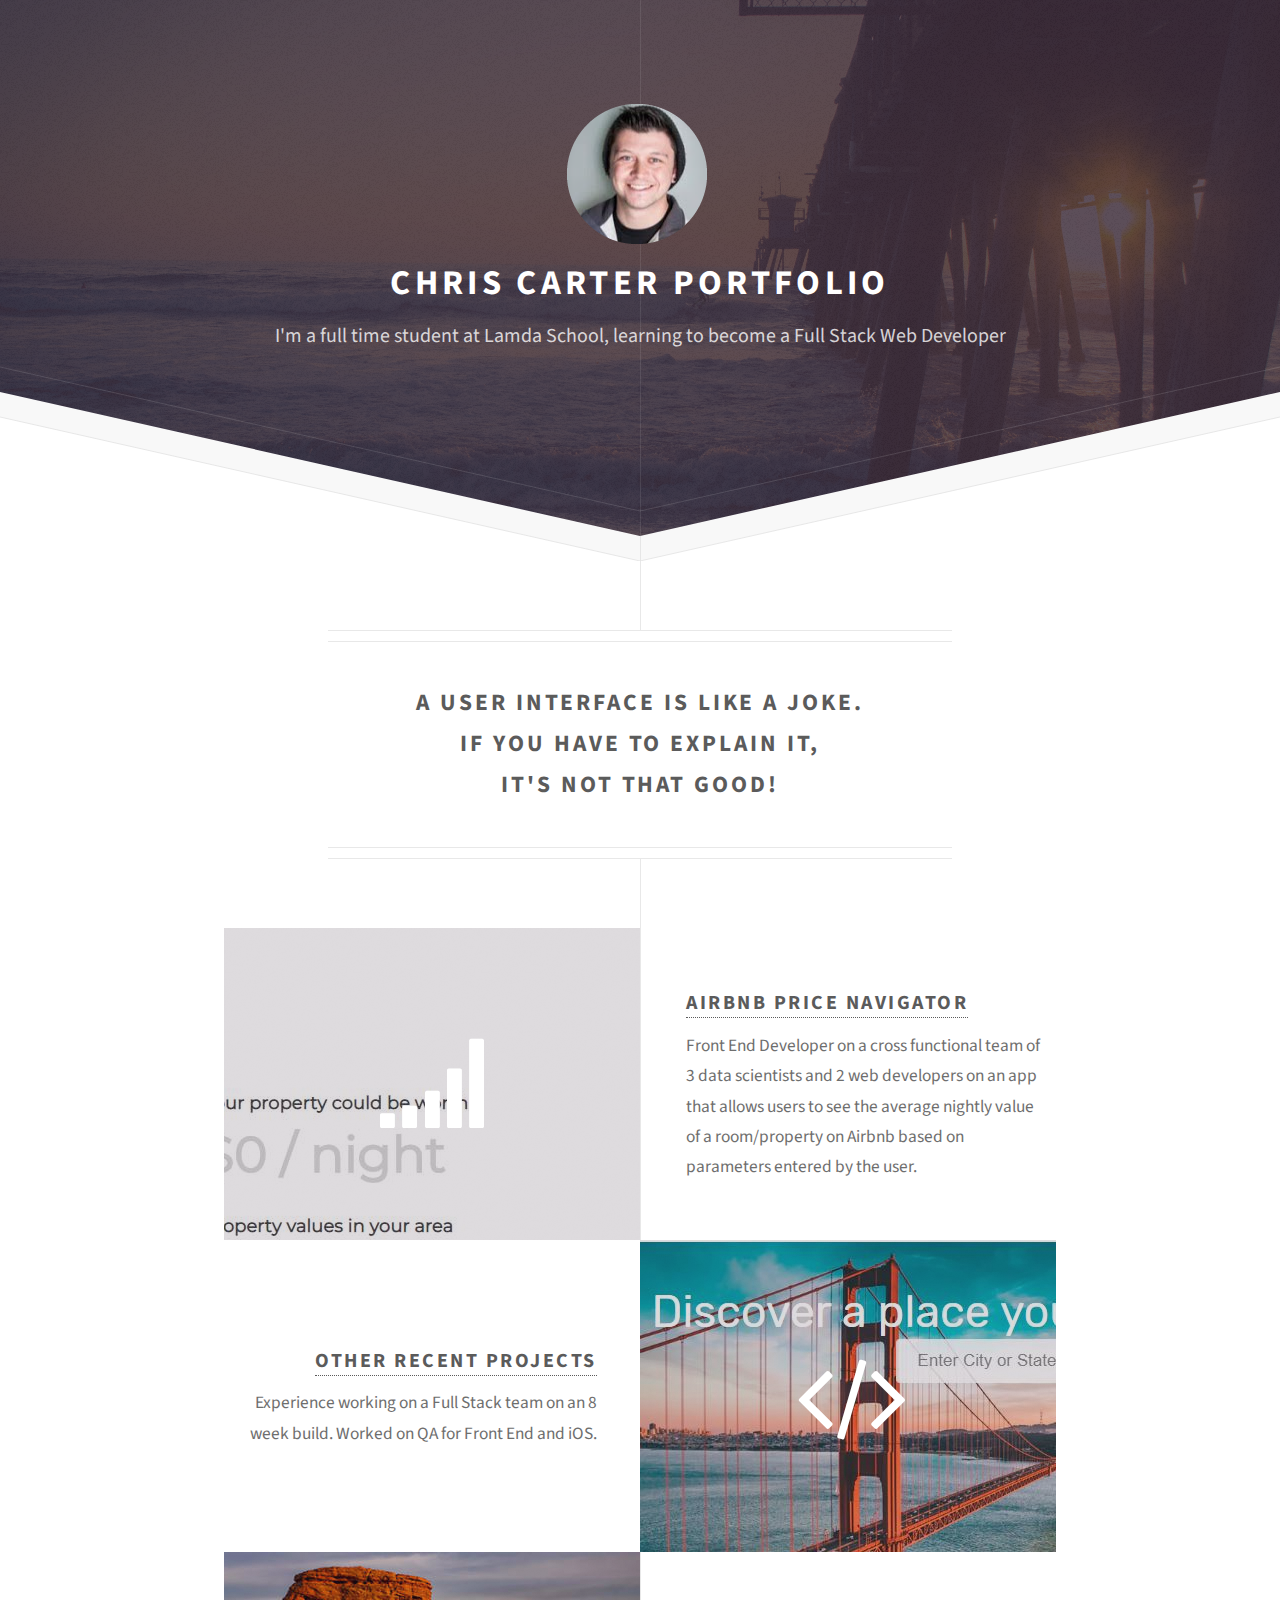
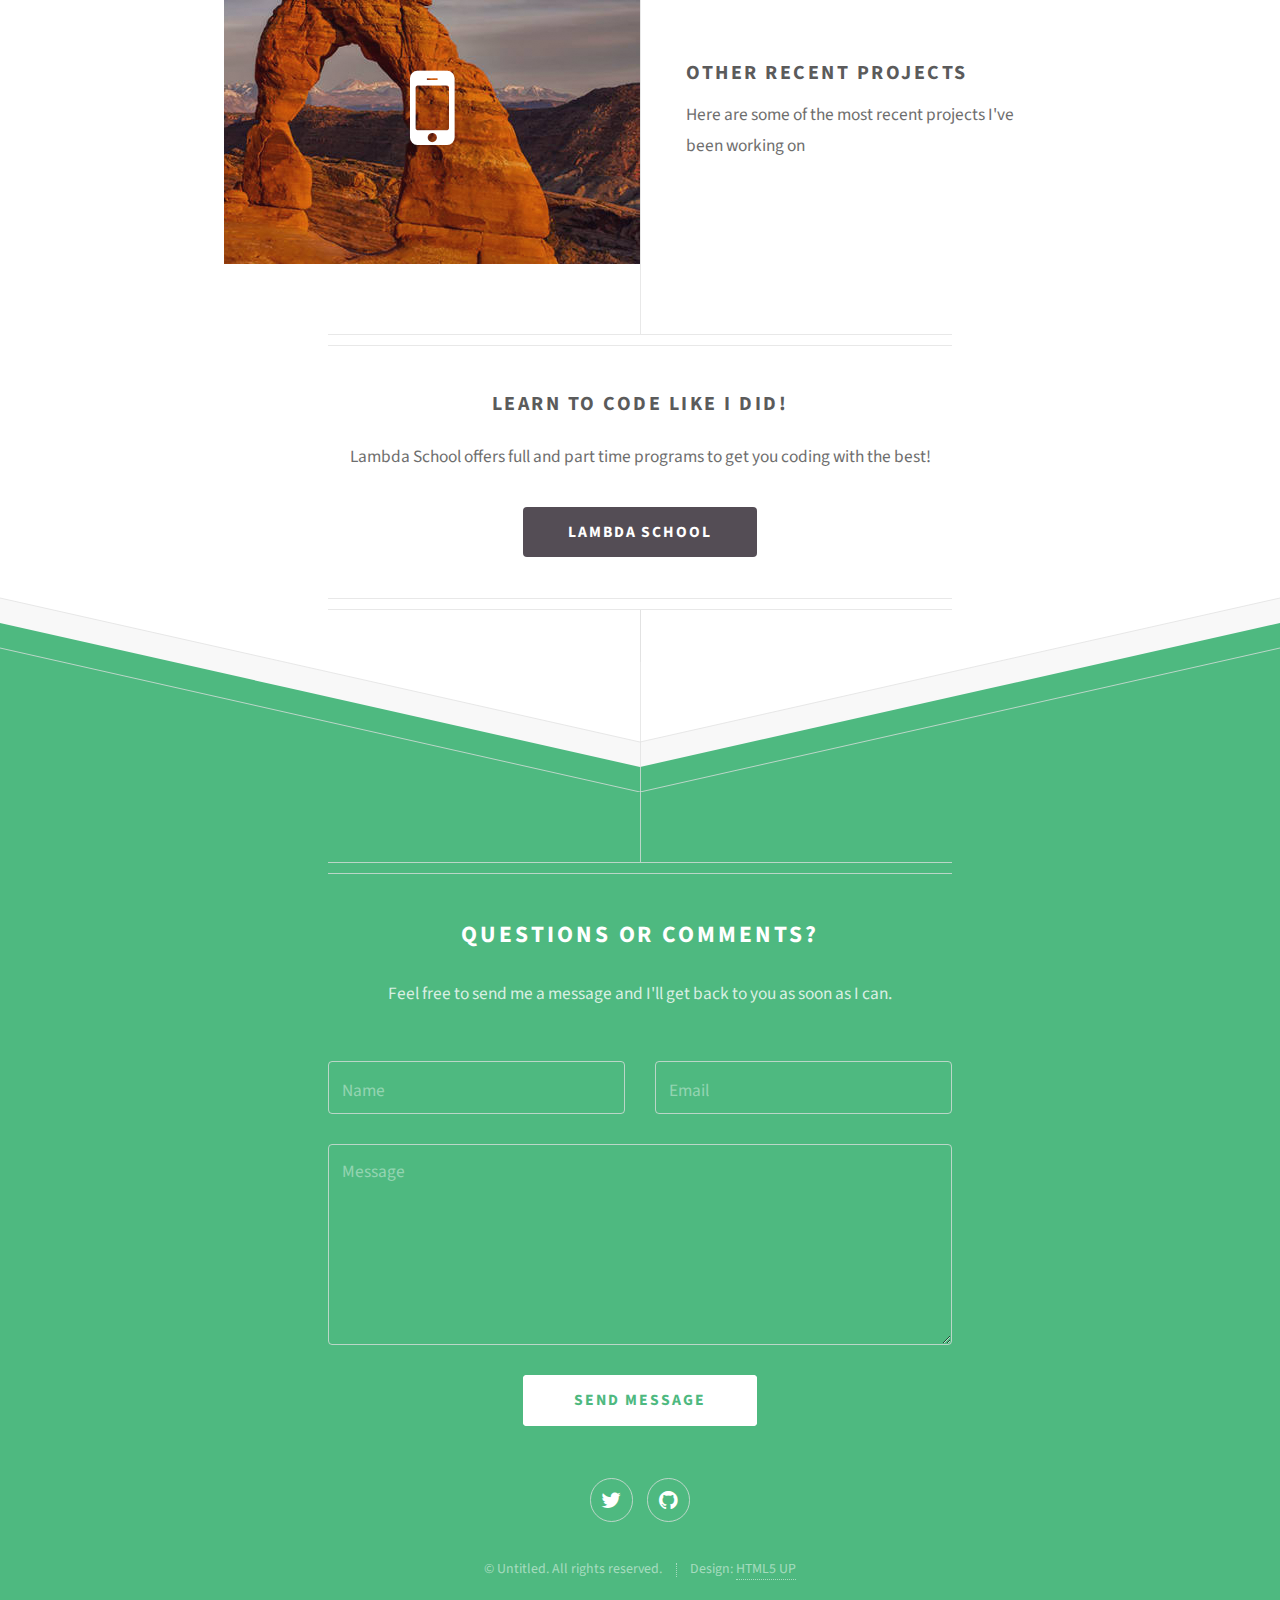
==== index.html @ ab2de417 "Last box links other projects" ====
<!DOCTYPE HTML>
<!--
	Directive by HTML5 UP
	html5up.net | @ajlkn
	Free for personal and commercial use under the CCA 3.0 license (html5up.net/license)
-->
<html>
	<head>
		<title>Chris Carter Portfolio</title>
		<meta charset="utf-8" />
		<meta name="viewport" content="width=device-width, initial-scale=1, user-scalable=no" />
		<link rel="stylesheet" href="assets/css/main.css" />
	</head>
	<body class="is-preload">

		<!-- Header -->
			<div id="header">
				<span class="logo icon"> 
				<img class="headshot" src="images/Round Me.png" alt=""/>
				</span>
				<h1>Chris Carter Portfolio</h1>
				<p>I'm a full time student at Lamda School, learning to become a Full Stack Web Developer </p>
			</div>

		<!-- Main -->
			<div id="main">

				<header class="major container medium">
					<h2>A user interface is like a joke.
					<br />
					if you have to explain it,
					<br />
					it's not that good!</h2>
					<!--
					<p>Tellus erat mauris ipsum fermentum<br />
					etiam vivamus nunc nibh morbi.</p>
					-->
				</header>

				<div class="box alt container">
					<section class="feature left">
						<a href="https://pricenavigator.netlify.com/" class="image icon fa-signal"><img src="images/Pricenavigator_screenshot.JPG" alt="" /></a>
						<div class="content">
							<h3>
								<a href="https://pricenavigator.netlify.com/">Airbnb Price Navigator</a>
							</h3>
							<p>Front End Developer on a cross functional team of 3 data scientists and 2 web developers on an app that allows users to see the average nightly value of a room/property on Airbnb based on parameters entered by the user.</p>
						</div>
					</section>
					<section class="feature right">
						<a href="https://github.com/ChrisJCarter91" class="image icon fa-code"><img src="images/letsmove_screenshot.JPG" alt="" /></a> 
						<div class="content"> 
							<h3>
								<a href="https://github.com/ChrisJCarter91">Other Recent Projects </a>
							</h3>
							<p>Experience working on a Full Stack team on an 8 week build. Worked on QA for Front End and iOS.</p>
						</div>
					</section>
					<section class="feature left">
						<a href="#" class="image icon fa-mobile"><img src="images/arch.jpg" alt="" /></a>
						<div class="content">
							<h3>Other Recent Projects</h3>
							<p>Here are some of the most recent projects I've been working on</p>
						</div>
					</section>
				</div>

				<!--
				<div class="box container">
					<header>
						<h2>A lot of generic stuff</h2>
					</header>
					<section>
						<header>
							<h3>Paragraph</h3>
							<p>This is the subtitle for this particular heading</p>
						</header>
						<p>Phasellus nisl nisl, varius id <sup>porttitor sed pellentesque</sup> ac orci. Pellentesque
						habitant <strong>strong</strong> tristique <b>bold</b> et netus <i>italic</i> malesuada <em>emphasized</em> ac turpis egestas. Morbi
						leo suscipit ut. Praesent <sub>id turpis vitae</sub> turpis pretium ultricies. Vestibulum sit
						amet risus elit.</p>
					</section>
					<section>
						<header>
							<h3>Blockquote</h3>
						</header>
						<blockquote>Fringilla nisl. Donec accumsan interdum nisi, quis tincidunt felis sagittis eget.
						tempus euismod. Vestibulum ante ipsum primis in faucibus.</blockquote>
					</section>
					<section>
						<header>
							<h3>Divider</h3>
						</header>
						<p>Donec consectetur vestibulum dolor et pulvinar. Etiam vel felis enim, at viverra
						ligula. Ut porttitor sagittis lorem, quis eleifend nisi ornare vel. Praesent nec orci
						facilisis leo magna. Cras sit amet urna eros, id egestas urna. Quisque aliquam
						tempus euismod. Vestibulum ante ipsum primis in faucibus orci luctus et ultrices
						posuere cubilia.</p>
						<hr />
						<p>Donec consectetur vestibulum dolor et pulvinar. Etiam vel felis enim, at viverra
						ligula. Ut porttitor sagittis lorem, quis eleifend nisi ornare vel. Praesent nec orci
						facilisis leo magna. Cras sit amet urna eros, id egestas urna. Quisque aliquam
						tempus euismod. Vestibulum ante ipsum primis in faucibus orci luctus et ultrices
						posuere cubilia.</p>
					</section>
					<section>
						<header>
							<h3>Unordered List</h3>
						</header>
						<ul class="default">
							<li>Donec consectetur vestibulum dolor et pulvinar. Etiam vel felis enim, at viverra ligula. Ut porttitor sagittis lorem, quis eleifend nisi ornare vel.</li>
							<li>Donec consectetur vestibulum dolor et pulvinar. Etiam vel felis enim, at viverra ligula. Ut porttitor sagittis lorem, quis eleifend nisi ornare vel.</li>
							<li>Donec consectetur vestibulum dolor et pulvinar. Etiam vel felis enim, at viverra ligula. Ut porttitor sagittis lorem, quis eleifend nisi ornare vel.</li>
							<li>Donec consectetur vestibulum dolor et pulvinar. Etiam vel felis enim, at viverra ligula. Ut porttitor sagittis lorem, quis eleifend nisi ornare vel.</li>
						</ul>
					</section>
					<section>
						<header>
							<h3>Ordered List</h3>
						</header>
						<ol class="default">
							<li>Donec consectetur vestibulum dolor et pulvinar. Etiam vel felis enim, at viverra ligula. Ut porttitor sagittis lorem, quis eleifend nisi ornare vel.</li>
							<li>Donec consectetur vestibulum dolor et pulvinar. Etiam vel felis enim, at viverra ligula. Ut porttitor sagittis lorem, quis eleifend nisi ornare vel.</li>
							<li>Donec consectetur vestibulum dolor et pulvinar. Etiam vel felis enim, at viverra ligula. Ut porttitor sagittis lorem, quis eleifend nisi ornare vel.</li>
							<li>Donec consectetur vestibulum dolor et pulvinar. Etiam vel felis enim, at viverra ligula. Ut porttitor sagittis lorem, quis eleifend nisi ornare vel.</li>
						</ol>
					</section>
					<section>
						<header>
							<h3>Table</h3>
						</header>
						<div class="table-wrapper">
							<table class="default">
								<thead>
									<tr>
										<th>ID</th>
										<th>Name</th>
										<th>Description</th>
										<th>Price</th>
									</tr>
								</thead>
								<tbody>
									<tr>
										<td>45815</td>
										<td>Something</td>
										<td>Ut porttitor sagittis lorem, quis eleifend nisi ornare vel.</td>
										<td>29.99</td>
									</tr>
									<tr>
										<td>24524</td>
										<td>Nothing</td>
										<td>Ut porttitor sagittis lorem, quis eleifend nisi ornare vel.</td>
										<td>19.99</td>
									</tr>
									<tr>
										<td>45815</td>
										<td>Something</td>
										<td>Ut porttitor sagittis lorem, quis eleifend nisi ornare vel.</td>
										<td>29.99</td>
									</tr>
									<tr>
										<td>24524</td>
										<td>Nothing</td>
										<td>Ut porttitor sagittis lorem, quis eleifend nisi ornare vel.</td>
										<td>19.99</td>
									</tr>
								</tbody>
								<tfoot>
									<tr>
										<td colspan="3"></td>
										<td>100.00</td>
									</tr>
								</tfoot>
							</table>
						</div>
					</section>
					<section>
						<header>
							<h3>Form</h3>
						</header>
						<form method="post" action="#">
							<div class="row">
								<div class="col-6 col-12-mobilep">
									<label for="name">Name</label>
									<input class="text" type="text" name="name" id="name" value="" placeholder="John Doe" />
								</div>
								<div class="col-6 col-12-mobilep">
									<label for="email">Email</label>
									<input class="text" type="text" name="email" id="email" value="" placeholder="johndoe@domain.tld" />
								</div>
								<div class="col-12">
									<label for="subject">Subject</label>
									<input class="text" type="text" name="subject" id="subject" value="" placeholder="Enter your subject" />
								</div>
								<div class="col-12">
									<label for="subject">Message</label>
									<textarea name="message" id="message" placeholder="Enter your message" rows="6"></textarea>
								</div>
								<div class="col-12">
									<ul class="actions special">
										<li><input type="submit" value="Send" /></li>
										<li><input type="reset" value="Reset" class="alt" /></li>
									</ul>
								</div>
							</div>
						</form>
					</section>
				</div>
				-->

				<footer class="major container medium">
					<h3>Learn to code like I did!</h3>
					<p>Lambda School offers full and part time programs to get you coding with the best!</p>
					<ul class="actions special">
						<li><a href="https://lambdaschool.com/" class="button">Lambda School</a></li>
					</ul>
				</footer>

			</div>

		<!-- Footer -->
			<div id="footer">
				<div class="container medium">

					<header class="major last">
						<h2>Questions or comments?</h2>
					</header>

					<p>Feel free to send me a message and I'll get back to you as soon as I can. </p>

					<form method="post" action="#" data-netlify="true">
						<div class="row">
							<div class="col-6 col-12-mobilep">
								<input type="text" name="name" placeholder="Name" />
							</div>
							<div class="col-6 col-12-mobilep">
								<input type="email" name="email" placeholder="Email" />
							</div>
							<div class="col-12">
								<textarea name="message" placeholder="Message" rows="6"></textarea>
							</div>
							<div class="col-12">
								<ul class="actions special">
									<li><input type="submit" value="Send Message" /></li>
								</ul>
							</div>
						</div>
					</form>

					<ul class="icons">
						<li><a href="https://twitter.com/CarterWebDev" class="icon fa-twitter"><span class="label">Twitter</span></a></li>
						<li><a href="https://github.com/ChrisJCarter91" class="icon fa-github"><span class="label">Github</span></a></li>
					</ul>

					<ul class="copyright">
						<li>&copy; Untitled. All rights reserved.</li><li>Design: <a href="http://html5up.net">HTML5 UP</a></li>
					</ul>

				</div>
			</div>

		<!-- Scripts -->
			<script src="assets/js/jquery.min.js"></script>
			<script src="assets/js/browser.min.js"></script>
			<script src="assets/js/breakpoints.min.js"></script>
			<script src="assets/js/util.js"></script>
			<script src="assets/js/main.js"></script>

	</body>
</html>
---- assets/css/main.css ----
@import url("font-awesome.min.css");
@import url("https://fonts.googleapis.com/css?family=Source+Sans+Pro:300,300italic,400,400italic,600,600italic,700,700italic");

/*
	Directive by HTML5 UP
	html5up.net | @ajlkn
	Free for personal and commercial use under the CCA 3.0 license (html5up.net/license)
*/

html, body, div, span, applet, object,
iframe, h1, h2, h3, h4, h5, h6, p, blockquote,
pre, a, abbr, acronym, address, big, cite,
code, del, dfn, em, img, ins, kbd, q, s, samp,
small, strike, strong, sub, sup, tt, var, b,
u, i, center, dl, dt, dd, ol, ul, li, fieldset,
form, label, legend, table, caption, tbody,
tfoot, thead, tr, th, td, article, aside,
canvas, details, embed, figure, figcaption,
footer, header, hgroup, menu, nav, output, ruby,
section, summary, time, mark, audio, video {
	margin: 0;
	padding: 0;
	border: 0;
	font-size: 100%;
	font: inherit;
	vertical-align: baseline;}

article, aside, details, figcaption, figure,
footer, header, hgroup, menu, nav, section {
	display: block;}

body {
	line-height: 1;
}

ol, ul {
	list-style: none;
}

blockquote, q {
	quotes: none;
}

	blockquote:before, blockquote:after, q:before, q:after {
		content: '';
		content: none;
	}

table {
	border-collapse: collapse;
	border-spacing: 0;
}

body {
	-webkit-text-size-adjust: none;
}

mark {
	background-color: transparent;
	color: inherit;
}

input::-moz-focus-inner {
	border: 0;
	padding: 0;
}

input, select, textarea {
	-moz-appearance: none;
	-webkit-appearance: none;
	-ms-appearance: none;
	appearance: none;
}

/* Basic */

	html {
		box-sizing: border-box;
	}

	*, *:before, *:after {
		box-sizing: inherit;
	}

	html, body {
		height: 100%;
	}

	body {
		background: #ffffff;
	}

		body.is-preload *, body.is-preload *:before, body.is-preload *:after {
			-moz-animation: none !important;
			-webkit-animation: none !important;
			-ms-animation: none !important;
			animation: none !important;
			-moz-transition: none !important;
			-webkit-transition: none !important;
			-ms-transition: none !important;
			transition: none !important;
		}

	body, input, select, textarea {
		color: #6e6e6e;
		font-family: 'Source Sans Pro', sans-serif;
		font-size: 16pt;
		font-weight: 400;
		line-height: 1.75em;
	}

	a {
		-moz-transition: color 0.2s ease-in-out, border-bottom-color 0.2s ease-in-out;
		-webkit-transition: color 0.2s ease-in-out, border-bottom-color 0.2s ease-in-out;
		-ms-transition: color 0.2s ease-in-out, border-bottom-color 0.2s ease-in-out;
		transition: color 0.2s ease-in-out, border-bottom-color 0.2s ease-in-out;
		border-bottom: dotted 1px;
		color: #4eb980;
		text-decoration: none;
	}

		a:hover {
			border-bottom-color: transparent;
		}

	strong, b {
		font-weight: 600;
		color: #5b5b5b;
	}

	em, i {
		font-style: italic;
	}

	p, ul, ol, dl, table, blockquote, form {
		margin: 0 0 2em 0;
	}

	h1, h2, h3, h4, h5, h6 {
		color: #5b5b5b;
		font-weight: 700;
		letter-spacing: 0.125em;
		line-height: 1.75em;
		margin-bottom: 1em;
		text-transform: uppercase;
		text-align: center;
	}

		h1 a, h2 a, h3 a, h4 a, h5 a, h6 a {
			color: inherit;
			text-decoration: none;
		}

	h2 {
		font-size: 1.75em;
	}

	h3 {
		font-size: 1.5em;
	}

	sub {
		font-size: 0.8em;
		position: relative;
		top: 0.5em;
	}

	sup {
		font-size: 0.8em;
		position: relative;
		top: -0.5em;
	}

	hr {
		border: 0;
		border-top: solid 1px rgba(224, 224, 224, 0.75);
		margin-bottom: 1.5em;
	}

	blockquote {
		border-left: solid 0.5em rgba(224, 224, 224, 0.75);
		font-style: italic;
		padding: 1em 0 1em 2em;
	}

/* Container */

	.container {
		margin: 0 auto;
		max-width: 100%;
		width: 51em;
	}

		.container.medium {
			width: 38.25em;
		}

		@media screen and (max-width: 1280px) {

			.container {
				width: 48em;
			}

				.container.medium {
					width: 36em;
				}

		}

		@media screen and (max-width: 980px) {

			.container {
				width: 95%;
			}

				.container.medium {
					width: 71.25%;
				}

		}

		@media screen and (max-width: 840px) {

			.container {
				width: 95% !important;
			}

		}

		@media screen and (max-width: 736px) {

			.container {
				width: 90% !important;
			}

		}

		@media screen and (max-width: 480px) {

			.container {
				width: 100% !important;
			}

		}

/* Row */

	.row {
		display: flex;
		flex-wrap: wrap;
		box-sizing: border-box;
		align-items: stretch;
	}

		.row > * {
			box-sizing: border-box;
		}

		.row.gtr-uniform > * > :last-child {
			margin-bottom: 0;
		}

		.row.aln-left {
			justify-content: flex-start;
		}

		.row.aln-center {
			justify-content: center;
		}

		.row.aln-right {
			justify-content: flex-end;
		}

		.row.aln-top {
			align-items: flex-start;
		}

		.row.aln-middle {
			align-items: center;
		}

		.row.aln-bottom {
			align-items: flex-end;
		}

		.row > .imp {
			order: -1;
		}

		.row > .col-1 {
			width: 8.3333333333%;
		}

		.row > .off-1 {
			margin-left: 8.3333333333%;
		}

		.row > .col-2 {
			width: 16.6666666667%;
		}

		.row > .off-2 {
			margin-left: 16.6666666667%;
		}

		.row > .col-3 {
			width: 25%;
		}

		.row > .off-3 {
			margin-left: 25%;
		}

		.row > .col-4 {
			width: 33.3333333333%;
		}

		.row > .off-4 {
			margin-left: 33.3333333333%;
		}

		.row > .col-5 {
			width: 41.6666666667%;
		}

		.row > .off-5 {
			margin-left: 41.6666666667%;
		}

		.row > .col-6 {
			width: 50%;
		}

		.row > .off-6 {
			margin-left: 50%;
		}

		.row > .col-7 {
			width: 58.3333333333%;
		}

		.row > .off-7 {
			margin-left: 58.3333333333%;
		}

		.row > .col-8 {
			width: 66.6666666667%;
		}

		.row > .off-8 {
			margin-left: 66.6666666667%;
		}

		.row > .col-9 {
			width: 75%;
		}

		.row > .off-9 {
			margin-left: 75%;
		}

		.row > .col-10 {
			width: 83.3333333333%;
		}

		.row > .off-10 {
			margin-left: 83.3333333333%;
		}

		.row > .col-11 {
			width: 91.6666666667%;
		}

		.row > .off-11 {
			margin-left: 91.6666666667%;
		}

		.row > .col-12 {
			width: 100%;
		}

		.row > .off-12 {
			margin-left: 100%;
		}

		.row.gtr-0 {
			margin-top: 0px;
			margin-left: 0px;
		}

			.row.gtr-0 > * {
				padding: 0px 0 0 0px;
			}

			.row.gtr-0.gtr-uniform {
				margin-top: 0px;
			}

				.row.gtr-0.gtr-uniform > * {
					padding-top: 0px;
				}

		.row.gtr-25 {
			margin-top: -7.5px;
			margin-left: -7.5px;
		}

			.row.gtr-25 > * {
				padding: 7.5px 0 0 7.5px;
			}

			.row.gtr-25.gtr-uniform {
				margin-top: -7.5px;
			}

				.row.gtr-25.gtr-uniform > * {
					padding-top: 7.5px;
				}

		.row.gtr-50 {
			margin-top: -15px;
			margin-left: -15px;
		}

			.row.gtr-50 > * {
				padding: 15px 0 0 15px;
			}

			.row.gtr-50.gtr-uniform {
				margin-top: -15px;
			}

				.row.gtr-50.gtr-uniform > * {
					padding-top: 15px;
				}

		.row {
			margin-top: -30px;
			margin-left: -30px;
		}

			.row > * {
				padding: 30px 0 0 30px;
			}

			.row.gtr-uniform {
				margin-top: -30px;
			}

				.row.gtr-uniform > * {
					padding-top: 30px;
				}

		.row.gtr-150 {
			margin-top: -45px;
			margin-left: -45px;
		}

			.row.gtr-150 > * {
				padding: 45px 0 0 45px;
			}

			.row.gtr-150.gtr-uniform {
				margin-top: -45px;
			}

				.row.gtr-150.gtr-uniform > * {
					padding-top: 45px;
				}

		.row.gtr-200 {
			margin-top: -60px;
			margin-left: -60px;
		}

			.row.gtr-200 > * {
				padding: 60px 0 0 60px;
			}

			.row.gtr-200.gtr-uniform {
				margin-top: -60px;
			}

				.row.gtr-200.gtr-uniform > * {
					padding-top: 60px;
				}

		@media screen and (max-width: 1680px) {

			.row {
				display: flex;
				flex-wrap: wrap;
				box-sizing: border-box;
				align-items: stretch;
			}

				.row > * {
					box-sizing: border-box;
				}

				.row.gtr-uniform > * > :last-child {
					margin-bottom: 0;
				}

				.row.aln-left {
					justify-content: flex-start;
				}

				.row.aln-center {
					justify-content: center;
				}

				.row.aln-right {
					justify-content: flex-end;
				}

				.row.aln-top {
					align-items: flex-start;
				}

				.row.aln-middle {
					align-items: center;
				}

				.row.aln-bottom {
					align-items: flex-end;
				}

				.row > .imp-wide {
					order: -1;
				}

				.row > .col-1-wide {
					width: 8.3333333333%;
				}

				.row > .off-1-wide {
					margin-left: 8.3333333333%;
				}

				.row > .col-2-wide {
					width: 16.6666666667%;
				}

				.row > .off-2-wide {
					margin-left: 16.6666666667%;
				}

				.row > .col-3-wide {
					width: 25%;
				}

				.row > .off-3-wide {
					margin-left: 25%;
				}

				.row > .col-4-wide {
					width: 33.3333333333%;
				}

				.row > .off-4-wide {
					margin-left: 33.3333333333%;
				}

				.row > .col-5-wide {
					width: 41.6666666667%;
				}

				.row > .off-5-wide {
					margin-left: 41.6666666667%;
				}

				.row > .col-6-wide {
					width: 50%;
				}

				.row > .off-6-wide {
					margin-left: 50%;
				}

				.row > .col-7-wide {
					width: 58.3333333333%;
				}

				.row > .off-7-wide {
					margin-left: 58.3333333333%;
				}

				.row > .col-8-wide {
					width: 66.6666666667%;
				}

				.row > .off-8-wide {
					margin-left: 66.6666666667%;
				}

				.row > .col-9-wide {
					width: 75%;
				}

				.row > .off-9-wide {
					margin-left: 75%;
				}

				.row > .col-10-wide {
					width: 83.3333333333%;
				}

				.row > .off-10-wide {
					margin-left: 83.3333333333%;
				}

				.row > .col-11-wide {
					width: 91.6666666667%;
				}

				.row > .off-11-wide {
					margin-left: 91.6666666667%;
				}

				.row > .col-12-wide {
					width: 100%;
				}

				.row > .off-12-wide {
					margin-left: 100%;
				}

				.row.gtr-0 {
					margin-top: 0px;
					margin-left: 0px;
				}

					.row.gtr-0 > * {
						padding: 0px 0 0 0px;
					}

					.row.gtr-0.gtr-uniform {
						margin-top: 0px;
					}

						.row.gtr-0.gtr-uniform > * {
							padding-top: 0px;
						}

				.row.gtr-25 {
					margin-top: -7.5px;
					margin-left: -7.5px;
				}

					.row.gtr-25 > * {
						padding: 7.5px 0 0 7.5px;
					}

					.row.gtr-25.gtr-uniform {
						margin-top: -7.5px;
					}

						.row.gtr-25.gtr-uniform > * {
							padding-top: 7.5px;
						}

				.row.gtr-50 {
					margin-top: -15px;
					margin-left: -15px;
				}

					.row.gtr-50 > * {
						padding: 15px 0 0 15px;
					}

					.row.gtr-50.gtr-uniform {
						margin-top: -15px;
					}

						.row.gtr-50.gtr-uniform > * {
							padding-top: 15px;
						}

				.row {
					margin-top: -30px;
					margin-left: -30px;
				}

					.row > * {
						padding: 30px 0 0 30px;
					}

					.row.gtr-uniform {
						margin-top: -30px;
					}

						.row.gtr-uniform > * {
							padding-top: 30px;
						}

				.row.gtr-150 {
					margin-top: -45px;
					margin-left: -45px;
				}

					.row.gtr-150 > * {
						padding: 45px 0 0 45px;
					}

					.row.gtr-150.gtr-uniform {
						margin-top: -45px;
					}

						.row.gtr-150.gtr-uniform > * {
							padding-top: 45px;
						}

				.row.gtr-200 {
					margin-top: -60px;
					margin-left: -60px;
				}

					.row.gtr-200 > * {
						padding: 60px 0 0 60px;
					}

					.row.gtr-200.gtr-uniform {
						margin-top: -60px;
					}

						.row.gtr-200.gtr-uniform > * {
							padding-top: 60px;
						}

		}

		@media screen and (max-width: 1280px) {

			.row {
				display: flex;
				flex-wrap: wrap;
				box-sizing: border-box;
				align-items: stretch;
			}

				.row > * {
					box-sizing: border-box;
				}

				.row.gtr-uniform > * > :last-child {
					margin-bottom: 0;
				}

				.row.aln-left {
					justify-content: flex-start;
				}

				.row.aln-center {
					justify-content: center;
				}

				.row.aln-right {
					justify-content: flex-end;
				}

				.row.aln-top {
					align-items: flex-start;
				}

				.row.aln-middle {
					align-items: center;
				}

				.row.aln-bottom {
					align-items: flex-end;
				}

				.row > .imp-normal {
					order: -1;
				}

				.row > .col-1-normal {
					width: 8.3333333333%;
				}

				.row > .off-1-normal {
					margin-left: 8.3333333333%;
				}

				.row > .col-2-normal {
					width: 16.6666666667%;
				}

				.row > .off-2-normal {
					margin-left: 16.6666666667%;
				}

				.row > .col-3-normal {
					width: 25%;
				}

				.row > .off-3-normal {
					margin-left: 25%;
				}

				.row > .col-4-normal {
					width: 33.3333333333%;
				}

				.row > .off-4-normal {
					margin-left: 33.3333333333%;
				}

				.row > .col-5-normal {
					width: 41.6666666667%;
				}

				.row > .off-5-normal {
					margin-left: 41.6666666667%;
				}

				.row > .col-6-normal {
					width: 50%;
				}

				.row > .off-6-normal {
					margin-left: 50%;
				}

				.row > .col-7-normal {
					width: 58.3333333333%;
				}

				.row > .off-7-normal {
					margin-left: 58.3333333333%;
				}

				.row > .col-8-normal {
					width: 66.6666666667%;
				}

				.row > .off-8-normal {
					margin-left: 66.6666666667%;
				}

				.row > .col-9-normal {
					width: 75%;
				}

				.row > .off-9-normal {
					margin-left: 75%;
				}

				.row > .col-10-normal {
					width: 83.3333333333%;
				}

				.row > .off-10-normal {
					margin-left: 83.3333333333%;
				}

				.row > .col-11-normal {
					width: 91.6666666667%;
				}

				.row > .off-11-normal {
					margin-left: 91.6666666667%;
				}

				.row > .col-12-normal {
					width: 100%;
				}

				.row > .off-12-normal {
					margin-left: 100%;
				}

				.row.gtr-0 {
					margin-top: 0px;
					margin-left: 0px;
				}

					.row.gtr-0 > * {
						padding: 0px 0 0 0px;
					}

					.row.gtr-0.gtr-uniform {
						margin-top: 0px;
					}

						.row.gtr-0.gtr-uniform > * {
							padding-top: 0px;
						}

				.row.gtr-25 {
					margin-top: -7.5px;
					margin-left: -7.5px;
				}

					.row.gtr-25 > * {
						padding: 7.5px 0 0 7.5px;
					}

					.row.gtr-25.gtr-uniform {
						margin-top: -7.5px;
					}

						.row.gtr-25.gtr-uniform > * {
							padding-top: 7.5px;
						}

				.row.gtr-50 {
					margin-top: -15px;
					margin-left: -15px;
				}

					.row.gtr-50 > * {
						padding: 15px 0 0 15px;
					}

					.row.gtr-50.gtr-uniform {
						margin-top: -15px;
					}

						.row.gtr-50.gtr-uniform > * {
							padding-top: 15px;
						}

				.row {
					margin-top: -30px;
					margin-left: -30px;
				}

					.row > * {
						padding: 30px 0 0 30px;
					}

					.row.gtr-uniform {
						margin-top: -30px;
					}

						.row.gtr-uniform > * {
							padding-top: 30px;
						}

				.row.gtr-150 {
					margin-top: -45px;
					margin-left: -45px;
				}

					.row.gtr-150 > * {
						padding: 45px 0 0 45px;
					}

					.row.gtr-150.gtr-uniform {
						margin-top: -45px;
					}

						.row.gtr-150.gtr-uniform > * {
							padding-top: 45px;
						}

				.row.gtr-200 {
					margin-top: -60px;
					margin-left: -60px;
				}

					.row.gtr-200 > * {
						padding: 60px 0 0 60px;
					}

					.row.gtr-200.gtr-uniform {
						margin-top: -60px;
					}

						.row.gtr-200.gtr-uniform > * {
							padding-top: 60px;
						}

		}

		@media screen and (max-width: 980px) {

			.row {
				display: flex;
				flex-wrap: wrap;
				box-sizing: border-box;
				align-items: stretch;
			}

				.row > * {
					box-sizing: border-box;
				}

				.row.gtr-uniform > * > :last-child {
					margin-bottom: 0;
				}

				.row.aln-left {
					justify-content: flex-start;
				}

				.row.aln-center {
					justify-content: center;
				}

				.row.aln-right {
					justify-content: flex-end;
				}

				.row.aln-top {
					align-items: flex-start;
				}

				.row.aln-middle {
					align-items: center;
				}

				.row.aln-bottom {
					align-items: flex-end;
				}

				.row > .imp-narrow {
					order: -1;
				}

				.row > .col-1-narrow {
					width: 8.3333333333%;
				}

				.row > .off-1-narrow {
					margin-left: 8.3333333333%;
				}

				.row > .col-2-narrow {
					width: 16.6666666667%;
				}

				.row > .off-2-narrow {
					margin-left: 16.6666666667%;
				}

				.row > .col-3-narrow {
					width: 25%;
				}

				.row > .off-3-narrow {
					margin-left: 25%;
				}

				.row > .col-4-narrow {
					width: 33.3333333333%;
				}

				.row > .off-4-narrow {
					margin-left: 33.3333333333%;
				}

				.row > .col-5-narrow {
					width: 41.6666666667%;
				}

				.row > .off-5-narrow {
					margin-left: 41.6666666667%;
				}

				.row > .col-6-narrow {
					width: 50%;
				}

				.row > .off-6-narrow {
					margin-left: 50%;
				}

				.row > .col-7-narrow {
					width: 58.3333333333%;
				}

				.row > .off-7-narrow {
					margin-left: 58.3333333333%;
				}

				.row > .col-8-narrow {
					width: 66.6666666667%;
				}

				.row > .off-8-narrow {
					margin-left: 66.6666666667%;
				}

				.row > .col-9-narrow {
					width: 75%;
				}

				.row > .off-9-narrow {
					margin-left: 75%;
				}

				.row > .col-10-narrow {
					width: 83.3333333333%;
				}

				.row > .off-10-narrow {
					margin-left: 83.3333333333%;
				}

				.row > .col-11-narrow {
					width: 91.6666666667%;
				}

				.row > .off-11-narrow {
					margin-left: 91.6666666667%;
				}

				.row > .col-12-narrow {
					width: 100%;
				}

				.row > .off-12-narrow {
					margin-left: 100%;
				}

				.row.gtr-0 {
					margin-top: 0px;
					margin-left: 0px;
				}

					.row.gtr-0 > * {
						padding: 0px 0 0 0px;
					}

					.row.gtr-0.gtr-uniform {
						margin-top: 0px;
					}

						.row.gtr-0.gtr-uniform > * {
							padding-top: 0px;
						}

				.row.gtr-25 {
					margin-top: -7.5px;
					margin-left: -7.5px;
				}

					.row.gtr-25 > * {
						padding: 7.5px 0 0 7.5px;
					}

					.row.gtr-25.gtr-uniform {
						margin-top: -7.5px;
					}

						.row.gtr-25.gtr-uniform > * {
							padding-top: 7.5px;
						}

				.row.gtr-50 {
					margin-top: -15px;
					margin-left: -15px;
				}

					.row.gtr-50 > * {
						padding: 15px 0 0 15px;
					}

					.row.gtr-50.gtr-uniform {
						margin-top: -15px;
					}

						.row.gtr-50.gtr-uniform > * {
							padding-top: 15px;
						}

				.row {
					margin-top: -30px;
					margin-left: -30px;
				}

					.row > * {
						padding: 30px 0 0 30px;
					}

					.row.gtr-uniform {
						margin-top: -30px;
					}

						.row.gtr-uniform > * {
							padding-top: 30px;
						}

				.row.gtr-150 {
					margin-top: -45px;
					margin-left: -45px;
				}

					.row.gtr-150 > * {
						padding: 45px 0 0 45px;
					}

					.row.gtr-150.gtr-uniform {
						margin-top: -45px;
					}

						.row.gtr-150.gtr-uniform > * {
							padding-top: 45px;
						}

				.row.gtr-200 {
					margin-top: -60px;
					margin-left: -60px;
				}

					.row.gtr-200 > * {
						padding: 60px 0 0 60px;
					}

					.row.gtr-200.gtr-uniform {
						margin-top: -60px;
					}

						.row.gtr-200.gtr-uniform > * {
							padding-top: 60px;
						}

		}

		@media screen and (max-width: 840px) {

			.row {
				display: flex;
				flex-wrap: wrap;
				box-sizing: border-box;
				align-items: stretch;
			}

				.row > * {
					box-sizing: border-box;
				}

				.row.gtr-uniform > * > :last-child {
					margin-bottom: 0;
				}

				.row.aln-left {
					justify-content: flex-start;
				}

				.row.aln-center {
					justify-content: center;
				}

				.row.aln-right {
					justify-content: flex-end;
				}

				.row.aln-top {
					align-items: flex-start;
				}

				.row.aln-middle {
					align-items: center;
				}

				.row.aln-bottom {
					align-items: flex-end;
				}

				.row > .imp-narrower {
					order: -1;
				}

				.row > .col-1-narrower {
					width: 8.3333333333%;
				}

				.row > .off-1-narrower {
					margin-left: 8.3333333333%;
				}

				.row > .col-2-narrower {
					width: 16.6666666667%;
				}

				.row > .off-2-narrower {
					margin-left: 16.6666666667%;
				}

				.row > .col-3-narrower {
					width: 25%;
				}

				.row > .off-3-narrower {
					margin-left: 25%;
				}

				.row > .col-4-narrower {
					width: 33.3333333333%;
				}

				.row > .off-4-narrower {
					margin-left: 33.3333333333%;
				}

				.row > .col-5-narrower {
					width: 41.6666666667%;
				}

				.row > .off-5-narrower {
					margin-left: 41.6666666667%;
				}

				.row > .col-6-narrower {
					width: 50%;
				}

				.row > .off-6-narrower {
					margin-left: 50%;
				}

				.row > .col-7-narrower {
					width: 58.3333333333%;
				}

				.row > .off-7-narrower {
					margin-left: 58.3333333333%;
				}

				.row > .col-8-narrower {
					width: 66.6666666667%;
				}

				.row > .off-8-narrower {
					margin-left: 66.6666666667%;
				}

				.row > .col-9-narrower {
					width: 75%;
				}

				.row > .off-9-narrower {
					margin-left: 75%;
				}

				.row > .col-10-narrower {
					width: 83.3333333333%;
				}

				.row > .off-10-narrower {
					margin-left: 83.3333333333%;
				}

				.row > .col-11-narrower {
					width: 91.6666666667%;
				}

				.row > .off-11-narrower {
					margin-left: 91.6666666667%;
				}

				.row > .col-12-narrower {
					width: 100%;
				}

				.row > .off-12-narrower {
					margin-left: 100%;
				}

				.row.gtr-0 {
					margin-top: 0px;
					margin-left: 0px;
				}

					.row.gtr-0 > * {
						padding: 0px 0 0 0px;
					}

					.row.gtr-0.gtr-uniform {
						margin-top: 0px;
					}

						.row.gtr-0.gtr-uniform > * {
							padding-top: 0px;
						}

				.row.gtr-25 {
					margin-top: -5px;
					margin-left: -5px;
				}

					.row.gtr-25 > * {
						padding: 5px 0 0 5px;
					}

					.row.gtr-25.gtr-uniform {
						margin-top: -5px;
					}

						.row.gtr-25.gtr-uniform > * {
							padding-top: 5px;
						}

				.row.gtr-50 {
					margin-top: -10px;
					margin-left: -10px;
				}

					.row.gtr-50 > * {
						padding: 10px 0 0 10px;
					}

					.row.gtr-50.gtr-uniform {
						margin-top: -10px;
					}

						.row.gtr-50.gtr-uniform > * {
							padding-top: 10px;
						}

				.row {
					margin-top: -20px;
					margin-left: -20px;
				}

					.row > * {
						padding: 20px 0 0 20px;
					}

					.row.gtr-uniform {
						margin-top: -20px;
					}

						.row.gtr-uniform > * {
							padding-top: 20px;
						}

				.row.gtr-150 {
					margin-top: -30px;
					margin-left: -30px;
				}

					.row.gtr-150 > * {
						padding: 30px 0 0 30px;
					}

					.row.gtr-150.gtr-uniform {
						margin-top: -30px;
					}

						.row.gtr-150.gtr-uniform > * {
							padding-top: 30px;
						}

				.row.gtr-200 {
					margin-top: -40px;
					margin-left: -40px;
				}

					.row.gtr-200 > * {
						padding: 40px 0 0 40px;
					}

					.row.gtr-200.gtr-uniform {
						margin-top: -40px;
					}

						.row.gtr-200.gtr-uniform > * {
							padding-top: 40px;
						}

		}

		@media screen and (max-width: 736px) {

			.row {
				display: flex;
				flex-wrap: wrap;
				box-sizing: border-box;
				align-items: stretch;
			}

				.row > * {
					box-sizing: border-box;
				}

				.row.gtr-uniform > * > :last-child {
					margin-bottom: 0;
				}

				.row.aln-left {
					justify-content: flex-start;
				}

				.row.aln-center {
					justify-content: center;
				}

				.row.aln-right {
					justify-content: flex-end;
				}

				.row.aln-top {
					align-items: flex-start;
				}

				.row.aln-middle {
					align-items: center;
				}

				.row.aln-bottom {
					align-items: flex-end;
				}

				.row > .imp-mobile {
					order: -1;
				}

				.row > .col-1-mobile {
					width: 8.3333333333%;
				}

				.row > .off-1-mobile {
					margin-left: 8.3333333333%;
				}

				.row > .col-2-mobile {
					width: 16.6666666667%;
				}

				.row > .off-2-mobile {
					margin-left: 16.6666666667%;
				}

				.row > .col-3-mobile {
					width: 25%;
				}

				.row > .off-3-mobile {
					margin-left: 25%;
				}

				.row > .col-4-mobile {
					width: 33.3333333333%;
				}

				.row > .off-4-mobile {
					margin-left: 33.3333333333%;
				}

				.row > .col-5-mobile {
					width: 41.6666666667%;
				}

				.row > .off-5-mobile {
					margin-left: 41.6666666667%;
				}

				.row > .col-6-mobile {
					width: 50%;
				}

				.row > .off-6-mobile {
					margin-left: 50%;
				}

				.row > .col-7-mobile {
					width: 58.3333333333%;
				}

				.row > .off-7-mobile {
					margin-left: 58.3333333333%;
				}

				.row > .col-8-mobile {
					width: 66.6666666667%;
				}

				.row > .off-8-mobile {
					margin-left: 66.6666666667%;
				}

				.row > .col-9-mobile {
					width: 75%;
				}

				.row > .off-9-mobile {
					margin-left: 75%;
				}

				.row > .col-10-mobile {
					width: 83.3333333333%;
				}

				.row > .off-10-mobile {
					margin-left: 83.3333333333%;
				}

				.row > .col-11-mobile {
					width: 91.6666666667%;
				}

				.row > .off-11-mobile {
					margin-left: 91.6666666667%;
				}

				.row > .col-12-mobile {
					width: 100%;
				}

				.row > .off-12-mobile {
					margin-left: 100%;
				}

				.row.gtr-0 {
					margin-top: 0px;
					margin-left: 0px;
				}

					.row.gtr-0 > * {
						padding: 0px 0 0 0px;
					}

					.row.gtr-0.gtr-uniform {
						margin-top: 0px;
					}

						.row.gtr-0.gtr-uniform > * {
							padding-top: 0px;
						}

				.row.gtr-25 {
					margin-top: -57.5px;
					margin-left: -5px;
				}

					.row.gtr-25 > * {
						padding: 57.5px 0 0 5px;
					}

					.row.gtr-25.gtr-uniform {
						margin-top: -5px;
					}

						.row.gtr-25.gtr-uniform > * {
							padding-top: 5px;
						}

				.row.gtr-50 {
					margin-top: -115px;
					margin-left: -10px;
				}

					.row.gtr-50 > * {
						padding: 115px 0 0 10px;
					}

					.row.gtr-50.gtr-uniform {
						margin-top: -10px;
					}

						.row.gtr-50.gtr-uniform > * {
							padding-top: 10px;
						}

				.row {
					margin-top: -230px;
					margin-left: -20px;
				}

					.row > * {
						padding: 230px 0 0 20px;
					}

					.row.gtr-uniform {
						margin-top: -20px;
					}

						.row.gtr-uniform > * {
							padding-top: 20px;
						}

				.row.gtr-150 {
					margin-top: -345px;
					margin-left: -30px;
				}

					.row.gtr-150 > * {
						padding: 345px 0 0 30px;
					}

					.row.gtr-150.gtr-uniform {
						margin-top: -30px;
					}

						.row.gtr-150.gtr-uniform > * {
							padding-top: 30px;
						}

				.row.gtr-200 {
					margin-top: -460px;
					margin-left: -40px;
				}

					.row.gtr-200 > * {
						padding: 460px 0 0 40px;
					}

					.row.gtr-200.gtr-uniform {
						margin-top: -40px;
					}

						.row.gtr-200.gtr-uniform > * {
							padding-top: 40px;
						}

		}

		@media screen and (max-width: 480px) {

			.row {
				display: flex;
				flex-wrap: wrap;
				box-sizing: border-box;
				align-items: stretch;
			}

				.row > * {
					box-sizing: border-box;
				}

				.row.gtr-uniform > * > :last-child {
					margin-bottom: 0;
				}

				.row.aln-left {
					justify-content: flex-start;
				}

				.row.aln-center {
					justify-content: center;
				}

				.row.aln-right {
					justify-content: flex-end;
				}

				.row.aln-top {
					align-items: flex-start;
				}

				.row.aln-middle {
					align-items: center;
				}

				.row.aln-bottom {
					align-items: flex-end;
				}

				.row > .imp-mobilep {
					order: -1;
				}

				.row > .col-1-mobilep {
					width: 8.3333333333%;
				}

				.row > .off-1-mobilep {
					margin-left: 8.3333333333%;
				}

				.row > .col-2-mobilep {
					width: 16.6666666667%;
				}

				.row > .off-2-mobilep {
					margin-left: 16.6666666667%;
				}

				.row > .col-3-mobilep {
					width: 25%;
				}

				.row > .off-3-mobilep {
					margin-left: 25%;
				}

				.row > .col-4-mobilep {
					width: 33.3333333333%;
				}

				.row > .off-4-mobilep {
					margin-left: 33.3333333333%;
				}

				.row > .col-5-mobilep {
					width: 41.6666666667%;
				}

				.row > .off-5-mobilep {
					margin-left: 41.6666666667%;
				}

				.row > .col-6-mobilep {
					width: 50%;
				}

				.row > .off-6-mobilep {
					margin-left: 50%;
				}

				.row > .col-7-mobilep {
					width: 58.3333333333%;
				}

				.row > .off-7-mobilep {
					margin-left: 58.3333333333%;
				}

				.row > .col-8-mobilep {
					width: 66.6666666667%;
				}

				.row > .off-8-mobilep {
					margin-left: 66.6666666667%;
				}

				.row > .col-9-mobilep {
					width: 75%;
				}

				.row > .off-9-mobilep {
					margin-left: 75%;
				}

				.row > .col-10-mobilep {
					width: 83.3333333333%;
				}

				.row > .off-10-mobilep {
					margin-left: 83.3333333333%;
				}

				.row > .col-11-mobilep {
					width: 91.6666666667%;
				}

				.row > .off-11-mobilep {
					margin-left: 91.6666666667%;
				}

				.row > .col-12-mobilep {
					width: 100%;
				}

				.row > .off-12-mobilep {
					margin-left: 100%;
				}

				.row.gtr-0 {
					margin-top: 0px;
					margin-left: 0px;
				}

					.row.gtr-0 > * {
						padding: 0px 0 0 0px;
					}

					.row.gtr-0.gtr-uniform {
						margin-top: 0px;
					}

						.row.gtr-0.gtr-uniform > * {
							padding-top: 0px;
						}

				.row.gtr-25 {
					margin-top: -5px;
					margin-left: -5px;
				}

					.row.gtr-25 > * {
						padding: 5px 0 0 5px;
					}

					.row.gtr-25.gtr-uniform {
						margin-top: -5px;
					}

						.row.gtr-25.gtr-uniform > * {
							padding-top: 5px;
						}

				.row.gtr-50 {
					margin-top: -10px;
					margin-left: -10px;
				}

					.row.gtr-50 > * {
						padding: 10px 0 0 10px;
					}

					.row.gtr-50.gtr-uniform {
						margin-top: -10px;
					}

						.row.gtr-50.gtr-uniform > * {
							padding-top: 10px;
						}

				.row {
					margin-top: -20px;
					margin-left: -20px;
				}

					.row > * {
						padding: 20px 0 0 20px;
					}

					.row.gtr-uniform {
						margin-top: -20px;
					}

						.row.gtr-uniform > * {
							padding-top: 20px;
						}

				.row.gtr-150 {
					margin-top: -30px;
					margin-left: -30px;
				}

					.row.gtr-150 > * {
						padding: 30px 0 0 30px;
					}

					.row.gtr-150.gtr-uniform {
						margin-top: -30px;
					}

						.row.gtr-150.gtr-uniform > * {
							padding-top: 30px;
						}

				.row.gtr-200 {
					margin-top: -40px;
					margin-left: -40px;
				}

					.row.gtr-200 > * {
						padding: 40px 0 0 40px;
					}

					.row.gtr-200.gtr-uniform {
						margin-top: -40px;
					}

						.row.gtr-200.gtr-uniform > * {
							padding-top: 40px;
						}

		}

/* Section/Article */

	section.special, article.special {
		text-align: center;
	}

	header {
		text-align: center;
	}

		header p {
			position: relative;
			top: -1em;
			color: #888888;
			text-transform: uppercase;
			letter-spacing: 0.075em;
		}

		header.major {
			border-bottom-width: 1px;
			border-color: rgba(224, 224, 224, 0.75);
			border-style: solid;
			border-top-width: 1px;
			margin-bottom: 6em;
			padding: 4em 0;
			position: relative;
		}

			header.major:before, header.major:after {
				background: rgba(224, 224, 224, 0.75);
				content: '';
				display: block;
				height: 1px;
				left: 0;
				position: absolute;
				width: 100%;
			}

			header.major:before {
				top: 10px;
			}

			header.major:after {
				bottom: 10px;
			}

			header.major h2 {
				margin: 0;
			}

			header.major p {
				top: 0;
				margin: 1.5em 0 0 0;
				padding: 1.5em 1.5em 0 1.5em;
				font-size: 1.5em;
				line-height: 1.75em;
				border-top: solid 1px rgba(224, 224, 224, 0.75);
				display: inline-block;
			}

			header.major.last {
				border-bottom: 0;
				margin-bottom: 0;
				padding-bottom: 0;
			}

				header.major.last:after {
					display: none;
				}

				header.major.last h2 {
					margin-bottom: 1em;
				}

	footer {
		text-align: center;
	}

		footer.major {
			border-bottom-width: 1px;
			border-color: rgba(224, 224, 224, 0.75);
			border-style: solid;
			border-top-width: 1px;
			margin-top: 6em;
			padding: 4em 0;
			position: relative;
		}

			footer.major:before, footer.major:after {
				background: rgba(224, 224, 224, 0.75);
				content: '';
				display: block;
				height: 1px;
				left: 0;
				position: absolute;
				width: 100%;
			}

			footer.major:before {
				top: 10px;
			}

			footer.major:after {
				bottom: 10px;
			}

/* Form */

	label {
		display: block;
		color: #5b5b5b;
		font-size: 0.8em;
		font-weight: 700;
		letter-spacing: 0.125em;
		line-height: 1.75em;
		text-transform: uppercase;
		margin: 0 0 0.5em 0;
	}

	input[type="text"],
	input[type="password"],
	input[type="email"],
	select,
	textarea {
		-moz-appearance: none;
		-webkit-appearance: none;
		-ms-appearance: none;
		appearance: none;
		-moz-transition: background-color 0.2s ease-in-out;
		-webkit-transition: background-color 0.2s ease-in-out;
		-ms-transition: background-color 0.2s ease-in-out;
		transition: background-color 0.2s ease-in-out;
		background: none;
		border-radius: 4px;
		border: 0;
		border: solid 1px rgba(224, 224, 224, 0.75);
		color: inherit;
		display: block;
		outline: 0;
		padding: 0.75em;
		text-decoration: none;
		width: 100%;
		opacity: 1;
	}

		input[type="text"]:focus,
		input[type="password"]:focus,
		input[type="email"]:focus,
		select:focus,
		textarea:focus {
			background: rgba(224, 224, 224, 0.15);
			border-color: #4eb980;
		}

	input[type="text"],
	input[type="password"],
	input[type="email"],
	select {
		line-height: 1em;
	}

	select {
		background-image: url("data:image/svg+xml;charset=utf8,%3Csvg xmlns='http://www.w3.org/2000/svg' width='40' height='40' preserveAspectRatio='none' viewBox='0 0 40 40'%3E%3Cpath d='M9.4,12.3l10.4,10.4l10.4-10.4c0.2-0.2,0.5-0.4,0.9-0.4c0.3,0,0.6,0.1,0.9,0.4l3.3,3.3c0.2,0.2,0.4,0.5,0.4,0.9 c0,0.4-0.1,0.6-0.4,0.9L20.7,31.9c-0.2,0.2-0.5,0.4-0.9,0.4c-0.3,0-0.6-0.1-0.9-0.4L4.3,17.3c-0.2-0.2-0.4-0.5-0.4-0.9 c0-0.4,0.1-0.6,0.4-0.9l3.3-3.3c0.2-0.2,0.5-0.4,0.9-0.4S9.1,12.1,9.4,12.3z' fill='rgba(224, 224, 224, 0.75)' /%3E%3C/svg%3E");
		background-size: 1.25em;
		background-repeat: no-repeat;
		background-position: calc(100% - 1em) center;
		padding-right: 1.5em;
		text-overflow: ellipsis;
	}

		select option {
			color: #5b5b5b;
			background: #ffffff;
		}

		select:focus::-ms-value {
			background-color: transparent;
		}

		select::-ms-expand {
			display: none;
		}

	textarea {
		padding: 0.5em 0.75em;
	}

	::-webkit-input-placeholder {
		color: inherit;
		opacity: 0.5;
		position: relative;
		top: 3px;
	}

	:-moz-placeholder {
		color: inherit;
		opacity: 0.5;
	}

	::-moz-placeholder {
		color: inherit;
		opacity: 0.5;
	}

	:-ms-input-placeholder {
		color: inherit;
		opacity: 0.5;
	}

/* Image */

	.image {
		border: 0;
		display: inline-block;
		position: relative;
	}

		.image:after {
			-moz-transition: opacity 0.25s ease-in-out;
			-webkit-transition: opacity 0.25s ease-in-out;
			-ms-transition: opacity 0.25s ease-in-out;
			transition: opacity 0.25s ease-in-out;
			background-image: url("images/overlay.png");
			content: '';
			display: block;
			height: 100%;
			left: 0;
			opacity: 0.2;
			position: absolute;
			top: 0;
			width: 100%;
		}

		.image img {
			display: block;
		}

		.image.fit {
			display: block;
		}

			.image.fit img {
				display: block;
				width: 100%;
			}

		.image.feature {
			display: block;
			margin: 0 0 2em 0;
		}

			.image.feature img {
				display: block;
				width: 100%;
			}

		.image.icon {
			-moz-perspective: 500px;
			-webkit-perspective: 500px;
			-ms-perspective: 500px;
			perspective: 500px;
		}

			.image.icon:before {
				-moz-transition: -moz-transform 0.1s ease-in-out, font-size 0.1s ease-in-out;
				-webkit-transition: -webkit-transform 0.1s ease-in-out, font-size 0.1s ease-in-out;
				-ms-transition: -ms-transform 0.1s ease-in-out, font-size 0.1s ease-in-out;
				transition: transform 0.1s ease-in-out, font-size 0.1s ease-in-out;
				color: #fff;
				font-size: 6em;
				height: 1em;
				left: 50%;
				line-height: 1em;
				margin: -0.5em 0 0 -0.5em;
				position: absolute;
				text-align: center;
				top: 50%;
				width: 1em;
				z-index: 1;
			}

			.image.icon:hover:before {
				-moz-transform: translateZ(1em);
				-webkit-transform: translateZ(1em);
				-ms-transform: translateZ(1em);
				transform: translateZ(1em);
			}

			.image.icon:hover:after {
				opacity: 1;
			}

	span.image.icon {
		cursor: default;
	}

/* Icon */

	.icon {
		text-decoration: none;
		border-bottom: none;
		position: relative;
	}

		.icon:before {
			-moz-osx-font-smoothing: grayscale;
			-webkit-font-smoothing: antialiased;
			font-family: FontAwesome;
			font-style: normal;
			font-weight: normal;
			text-transform: none !important;
		}

		.icon > .label {
			display: none;
		}

/* List */

	ol.default {
		list-style: decimal;
		padding-left: 1.25em;
	}

		ol.default li {
			padding-left: 0.25em;
		}

	ul.default {
		list-style: disc;
		padding-left: 1em;
	}

		ul.default li {
			padding-left: 0.5em;
		}

/* Actions */

	ul.actions {
		display: -moz-flex;
		display: -webkit-flex;
		display: -ms-flex;
		display: flex;
		cursor: default;
		list-style: none;
		margin-left: -1em;
		padding-left: 0;
	}

		ul.actions li {
			padding: 0 0 0 1em;
			vertical-align: middle;
		}

		ul.actions.special {
			-moz-justify-content: center;
			-webkit-justify-content: center;
			-ms-justify-content: center;
			justify-content: center;
			width: 100%;
			margin-left: 0;
		}

			ul.actions.special li:first-child {
				padding-left: 0;
			}

		ul.actions.stacked {
			-moz-flex-direction: column;
			-webkit-flex-direction: column;
			-ms-flex-direction: column;
			flex-direction: column;
			margin-left: 0;
		}

			ul.actions.stacked li {
				padding: 1.25em 0 0 0;
			}

				ul.actions.stacked li:first-child {
					padding-top: 0;
				}

		ul.actions.fit {
			width: calc(100% + 1em);
		}

			ul.actions.fit li {
				-moz-flex-grow: 1;
				-webkit-flex-grow: 1;
				-ms-flex-grow: 1;
				flex-grow: 1;
				-moz-flex-shrink: 1;
				-webkit-flex-shrink: 1;
				-ms-flex-shrink: 1;
				flex-shrink: 1;
				width: 100%;
			}

				ul.actions.fit li > * {
					width: 100%;
				}

			ul.actions.fit.stacked {
				width: 100%;
			}

		ul.actions:last-child {
			margin-bottom: 0;
		}

		@media screen and (max-width: 736px) {

			ul.actions:not(.fixed) {
				-moz-flex-direction: column;
				-webkit-flex-direction: column;
				-ms-flex-direction: column;
				flex-direction: column;
				margin-left: 0;
				width: 100% !important;
			}

				ul.actions:not(.fixed) li {
					-moz-flex-grow: 1;
					-webkit-flex-grow: 1;
					-ms-flex-grow: 1;
					flex-grow: 1;
					-moz-flex-shrink: 1;
					-webkit-flex-shrink: 1;
					-ms-flex-shrink: 1;
					flex-shrink: 1;
					padding: 1em 0 0 0;
					text-align: center;
					width: 100%;
				}

					ul.actions:not(.fixed) li > * {
						width: 100%;
					}

					ul.actions:not(.fixed) li:first-child {
						padding-top: 0;
					}

					ul.actions:not(.fixed) li input[type="submit"],
					ul.actions:not(.fixed) li input[type="reset"],
					ul.actions:not(.fixed) li input[type="button"],
					ul.actions:not(.fixed) li button,
					ul.actions:not(.fixed) li .button {
						width: 100%;
					}

						ul.actions:not(.fixed) li input[type="submit"].icon:before,
						ul.actions:not(.fixed) li input[type="reset"].icon:before,
						ul.actions:not(.fixed) li input[type="button"].icon:before,
						ul.actions:not(.fixed) li button.icon:before,
						ul.actions:not(.fixed) li .button.icon:before {
							margin-left: -0.5em;
						}

		}

/* Icons */

	ul.icons {
		cursor: default;
	}

		ul.icons li {
			display: inline-block;
			font-size: 1.25em;
			line-height: 1em;
			padding-left: 0.5em;
		}

			ul.icons li:first-child {
				padding-left: 0;
			}

			ul.icons li a, ul.icons li span {
				-moz-transition: background-color 0.2s ease-in-out;
				-webkit-transition: background-color 0.2s ease-in-out;
				-ms-transition: background-color 0.2s ease-in-out;
				transition: background-color 0.2s ease-in-out;
				border-radius: 100%;
				border: solid 1px rgba(224, 224, 224, 0.75);
				display: inline-block;
				height: 2em;
				line-height: 2em;
				text-align: center;
				width: 2em;
			}

				ul.icons li a:hover, ul.icons li span:hover {
					background: rgba(224, 224, 224, 0.15);
				}

/* Table */

	.table-wrapper {
		overflow-x: auto;
		-webkit-overflow-scrolling: touch;
	}

	table {
		width: 100%;
	}

		table.default {
			width: 100%;
		}

			table.default tbody tr {
				border-bottom: solid 1px rgba(224, 224, 224, 0.75);
			}

				table.default tbody tr:nth-child(2n - 1) {
					background: rgba(224, 224, 224, 0.15);
				}

			table.default td {
				padding: 0.5em 1em 0.5em 1em;
			}

			table.default th {
				color: #5b5b5b;
				font-size: 0.8em;
				font-weight: 700;
				letter-spacing: 0.125em;
				line-height: 1.75em;
				padding: 0.5em 1em 0.5em 1em;
				text-align: left;
				text-transform: uppercase;
			}

			table.default thead {
				border-bottom: solid 1px rgba(224, 224, 224, 0.75);
			}

/* Button */

	input[type="submit"],
	input[type="reset"],
	input[type="button"],
	.button {
		-moz-appearance: none;
		-webkit-appearance: none;
		-ms-appearance: none;
		appearance: none;
		-moz-transition: color 0.2s ease-in-out, background-color 0.2s ease-in-out;
		-webkit-transition: color 0.2s ease-in-out, background-color 0.2s ease-in-out;
		-ms-transition: color 0.2s ease-in-out, background-color 0.2s ease-in-out;
		transition: color 0.2s ease-in-out, background-color 0.2s ease-in-out;
		background: #544d55;
		border-radius: 4px;
		border: 0;
		color: #ffffff;
		cursor: pointer;
		display: inline-block;
		font-size: 0.9em;
		font-weight: 700;
		letter-spacing: 0.125em;
		line-height: 3.25em;
		min-width: 15em;
		padding: 0 1.5em;
		text-align: center;
		text-decoration: none;
		text-transform: uppercase;
	}

		input[type="submit"]:hover,
		input[type="reset"]:hover,
		input[type="button"]:hover,
		.button:hover {
			background: #6e6570;
		}

		input[type="submit"]:active,
		input[type="reset"]:active,
		input[type="button"]:active,
		.button:active {
			background: #474148;
		}

		input[type="submit"].alt,
		input[type="reset"].alt,
		input[type="button"].alt,
		.button.alt {
			background: none;
			box-shadow: inset 0 0 0 1px rgba(224, 224, 224, 0.75);
			color: #544d55;
		}

			input[type="submit"].alt:hover,
			input[type="reset"].alt:hover,
			input[type="button"].alt:hover,
			.button.alt:hover {
				background: rgba(224, 224, 224, 0.15);
			}

			input[type="submit"].alt:active,
			input[type="reset"].alt:active,
			input[type="button"].alt:active,
			.button.alt:active {
				background: rgba(224, 224, 224, 0.35);
			}

		input[type="submit"].fit,
		input[type="reset"].fit,
		input[type="button"].fit,
		.button.fit {
			width: 100%;
		}

		input[type="submit"].small,
		input[type="reset"].small,
		input[type="button"].small,
		.button.small {
			font-size: 0.8em;
		}

/* Box */

	.box {
		background: #ffffff;
		border: solid 1px rgba(224, 224, 224, 0.75);
		margin-bottom: 6em;
		padding: 3.5em;
	}

		.box.alt {
			background: none;
			border: none;
			padding: 0;
		}

/* Feature */

	.feature {
		position: relative;
		height: 20em;
	}

		.feature:after {
			clear: both;
			content: '';
			display: block;
		}

		.feature h3, .feature h4, .feature h5, .feature h6 {
			text-align: inherit;
		}

		.feature .image {
			display: inline-block;
			height: 100%;
			overflow: hidden;
			position: relative;
			width: 50%;
		}

			.feature .image img {
				display: block;
				min-height: 100%;
				min-width: 100%;
				position: absolute;
			}

		.feature:before {
			background: blue;
			content: '';
			display: inline-block;
			height: 100%;
			vertical-align: middle;
		}

		.feature .content {
			display: inline-block;
			padding: 3.5em;
			vertical-align: middle;
			width: 48%;
		}

			.feature .content h3 {
				margin-bottom: 0.5em;
			}

			.feature .content :last-child {
				margin: 0;
			}

		.feature.left {
			text-align: left;
		}

			.feature.left .image {
				float: left;
			}

				.feature.left .image img {
					right: 0;
					top: 0;
				}

			.feature.left .content {
				padding-right: 0;
			}

		.feature.right {
			text-align: right;
		}

			.feature.right .image {
				float: right;
			}

				.feature.right .image img {
					left: 0;
					top: 0;
				}

			.feature.right .content {
				padding-left: 0;
			}

		.feature.long .content {
			padding-top: 0;
		}

/* Header */

	#header {
		background-attachment: scroll,							scroll,					fixed;
		background-image: url("images/top-3200.svg"), url("images/overlay.png"), url("../../images/pier-unsplash.jpg");
		background-position: bottom center,					top left,				center center;
		background-repeat: repeat-x,						repeat,					no-repeat;
		background-size: 3200px 460px,					auto,					cover;
		color: rgba(255, 255, 255, 0.8);
		padding: 10em 0 20em 0;
		position: relative;
		text-align: center;
	}

		#header:before, #header:after {
			background: rgba(224, 224, 224, 0.75);
			content: '';
			left: 50%;
			position: absolute;
			width: 1px;
			z-index: 0;
		}

		#header:before {
			height: calc(100% - 50px);
			opacity: 0.15;
			top: 0;
		}

		#header:after {
			bottom: 0;
			height: 50px;
		}

		#header a {
			border-bottom-color: rgba(255, 255, 255, 0.35);
			color: rgba(255, 255, 255, 0.8);
		}

			#header a:hover {
				border-bottom-color: transparent;
				color: #4eb980;
			}

		#header strong, #header b {
			color: #ffffff;
		}

		#header h1, #header h2, #header h3, #header h4, #header h5, #header h6 {
			color: #ffffff;
		}

		#header input[type="submit"],
		#header input[type="reset"],
		#header input[type="button"],
		#header .button {
			background: #ffffff;
			color: #544d55;
		}

		#header .logo {
			/* background: #4eb980; */
			border-radius: 100%;
			color: #ffffff;
			cursor: default;
			display: inline-block;
			font-size: 2.25em;
			height: 2.35em;
			line-height: 2.35em;
			margin: 0 55px 0.75em 0;
			text-align: center;
			width: 2.35em;
		}

			#header .logo.fa-paper-plane-o:before {
				left: -0.075em;
				position: relative;
			}

		#header h1 {
			font-size: 2.5em;
			margin: 0;
		}

		#header p {
			font-size: 1.5em;
			line-height: 1.5em;
			margin: 0.25em 0 0 0;
		}

/* Footer */

	#footer {
		background-attachment: scroll;
		background-color: #4eb980;
		background-image: url("images/bottom-3200.svg");
		background-position: top center;
		background-repeat: repeat-x;
		background-size: 3200px 460px;
		color: rgba(255, 255, 255, 0.8);
		/*
			Since the SVG background occupies a lot of vertical space, we'll
			add additional top padding (to move our content out of its way)
			and a negative margin (to move everything up a bit).
		*/

		margin-top: -260px;
		padding: calc(460px + 6em) 0 10em 0;
		position: relative;
		text-align: center;
	}

		#footer:before {
			background: rgba(224, 224, 224, 0.75);
			content: '';
			height: calc(460px + 6em);
			left: 50%;
			position: absolute;
			top: 0;
			width: 1px;
			z-index: 0;
		}

		#footer a {
			color: #ffffff;
		}

		#footer strong, #footer b {
			color: #ffffff;
		}

		#footer h1, #footer h2, #footer h3, #footer h4, #footer h5, #footer h6 {
			color: #ffffff;
		}

		#footer header p {
			color: rgba(255, 255, 255, 0.5);
		}

		#footer input[type="submit"],
		#footer input[type="reset"],
		#footer input[type="button"],
		#footer .button {
			background: #ffffff;
			box-shadow: inset 0 0 0 1px #ffffff;
			color: #4eb980;
		}

			#footer input[type="submit"]:hover,
			#footer input[type="reset"]:hover,
			#footer input[type="button"]:hover,
			#footer .button:hover {
				background: rgba(224, 224, 224, 0.15);
				color: #ffffff;
			}

		#footer input[type="text"]:focus,
		#footer input[type="password"]:focus,
		#footer input[type="email"]:focus,
		#footer select:focus,
		#footer textarea:focus {
			border-color: #ffffff;
		}

		#footer .formerize-placeholder {
			color: rgba(255, 255, 255, 0.3) !important;
		}

		#footer form {
			margin: 3em 0;
		}

		#footer .copyright {
			color: rgba(255, 255, 255, 0.5);
			font-size: 0.8em;
			line-height: 1em;
			margin: 3em 0 0 0;
		}

			#footer .copyright li {
				border-left: dotted 1px;
				display: inline-block;
				margin-left: 1em;
				padding-left: 1em;
			}

				#footer .copyright li:first-child {
					padding: 0;
					margin: 0;
					border: 0;
				}

				#footer .copyright li a, #footer .copyright li span {
					color: inherit;
				}

					#footer .copyright li a:hover, #footer .copyright li span:hover {
						color: #ffffff;
					}

/* Main */

	#main {
		padding: 6em 0 5em 0;
		position: relative;
		z-index: 1;
	}

		#main:before {
			background: rgba(224, 224, 224, 0.75);
			content: '';
			height: 100%;
			left: 50%;
			position: absolute;
			top: 0;
			width: 1px;
			z-index: -1;
		}

		#main header.major,
		#main footer.major {
			background: #ffffff;
		}

/* Wide */

	@media screen and (max-width: 1680px) {

		/* Basic */

			body, input, select, textarea {
				font-size: 14pt;
			}

			h2 {
				font-size: 1.5em;
			}

			h3 {
				font-size: 1.25em;
			}

		/* Section/Article */

			header.major p {
				font-size: 1.25em;
			}

		/* Header */

			#header {
				padding: 8em 0 16em 0;
			}

				#header h1 {
					font-size: 2.25em;
				}

				#header p {
					font-size: 1.25em;
					line-height: 1.65em;
				}

	}

/* Normal */

	@media screen and (max-width: 1280px) {

		/* Basic */

			body, input, select, textarea {
				font-size: 13pt;
			}

			h2 {
				font-size: 1.35em;
			}

			h3 {
				font-size: 1.15em;
			}

		/* Section/Article */

			header.major {
				margin-bottom: 4em;
				padding: 3em 0;
			}

				header.major p {
					font-size: 1.15em;
				}

			footer.major {
				margin-top: 4em;
				padding: 3em 0;
			}

		/* Box */

			.box {
				padding: 2.5em;
				margin-bottom: 4em;
			}

		/* Feature */

			.feature {
				height: 18em;
			}

				.feature .content {
					padding: 2.5em;
				}

		/* Header */

			#header {
				background-attachment: scroll,							scroll,							scroll;
				background-image: url("images/top-1600.svg"), url("images/overlay.png"), url("../../images/pier-unsplash.jpg");
				background-size: 1600px 230px,					auto,							cover;
				padding: 6em 0 12em 0;
			}

				#header:before {
					height: calc(100% - 25px);
				}

				#header:after {
					height: 25px;
				}

				#header h1 {
					font-size: 2em;
				}

				#header p {
					font-size: 1.15em;
				}

		/* Footer */

			#footer {
				background-image: url("images/bottom-1600.svg");
				background-size: 1600px 230px;
				margin-top: -100px;
				padding: calc(230px + 4em) 0 6em 0;
			}

				#footer:before {
					height: calc(230px + 4em);
				}

		/* Main */

			#main {
				padding: 4em 0 3em 0;
			}

	}

/* Narrow */

	@media screen and (max-width: 980px) {

		/* Basic */

			body, input, select, textarea {
				font-size: 12pt;
			}

	}

/* Narrower */

	@media screen and (max-width: 840px) {

		/* Section/Article */

			header.major {
				padding-left: 2em;
				padding-right: 2em;
			}

			footer.major {
				padding-left: 2em;
				padding-right: 2em;
			}

	}

/* Mobile */

	@media screen and (max-width: 736px) {

		/* Basic */

			h2 {
				font-size: 1em;
			}

			h3 {
				font-size: 1em;
			}

		/* Section/Article */

			header p {
				font-size: 0.8em;
			}

			header.major {
				margin-bottom: 2em;
			}

				header.major br {
					display: none;
				}

				header.major p {
					font-size: 0.8em;
				}

			footer.major {
				margin-top: 2em;
			}

				footer.major br {
					display: none;
				}

		/* Box */

			.box {
				padding: 2em;
				margin-bottom: 2em;
			}

		/* Feature */

			.feature {
				background: #ffffff;
				display: block;
				height: auto;
				margin-bottom: 2em;
			}

				.feature:last-child {
					margin-bottom: 0;
				}

				.feature:before, .feature:after {
					display: none;
				}

				.feature .image {
					float: none;
					height: 15em;
					width: 100%;
				}

				.feature .content {
					border: solid 1px rgba(224, 224, 224, 0.75);
					padding: 2em !important;
					text-align: center;
					width: 100%;
				}

		/* Header */

			#header {
				background-image: url("images/top-1280.svg"), url("images/overlay.png"), url("../../images/pier-unsplash.jpg");
				background-size: 1280px 184px,						auto,							cover;
				padding: 3em 0 7em 0;
			}

				#header:before {
					height: calc(100% - 20px);
				}

				#header:after {
					height: 20px;
				}

				#header .logo {
					font-size: 1.5em;
				}

				#header h1 {
					font-size: 1.25em;
				}

				#header p {
					font-size: 1em;
				}

		/* Footer */

			#footer {
				background-image: url("images/bottom-1280.svg");
				background-size: 1280px 184px;
				margin-top: -75px;
				padding: calc(184px + 2em) 0 2em 0;
			}

				#footer:before {
					height: calc(184px + 2em);
				}

				#footer form {
					padding-bottom: 0;
				}

		/* Main */

			#main {
				padding: 2em 0 2em 0;
			}

	}

/* Mobile (Portrait) */

	@media screen and (max-width: 480px) {

		/* Section/Article */

			header.major {
				padding-left: 1em;
				padding-right: 1em;
			}

			footer.major {
				padding-left: 1em;
				padding-right: 1em;
			}

		/* Button */

			input[type="submit"],
			input[type="reset"],
			input[type="button"],
			.button {
				display: block;
				width: 100%;
			}

		/* Box */

			.box {
				padding: 2em 1em;
			}

		/* Feature */

			.feature {
				margin-bottom: 1em;
			}

				.feature .content {
					padding: 2em 1em !important;
				}

		/* Main */

			#main {
				padding-left: 1em;
				padding-right: 1em;
			}

		/* Footer */

			#footer {
				margin-top: -100px;
				padding-left: 1em;
				padding-right: 1em;
			}

				#footer .copyright li {
					border: 0;
					display: block;
					margin: 0;
					padding: 0.75em 0 0 0;
				}

		/* Header */

			#header {
				padding-left: 2em;
				padding-right: 2em;
			}

				#header br {
					display: none;
				}

	}
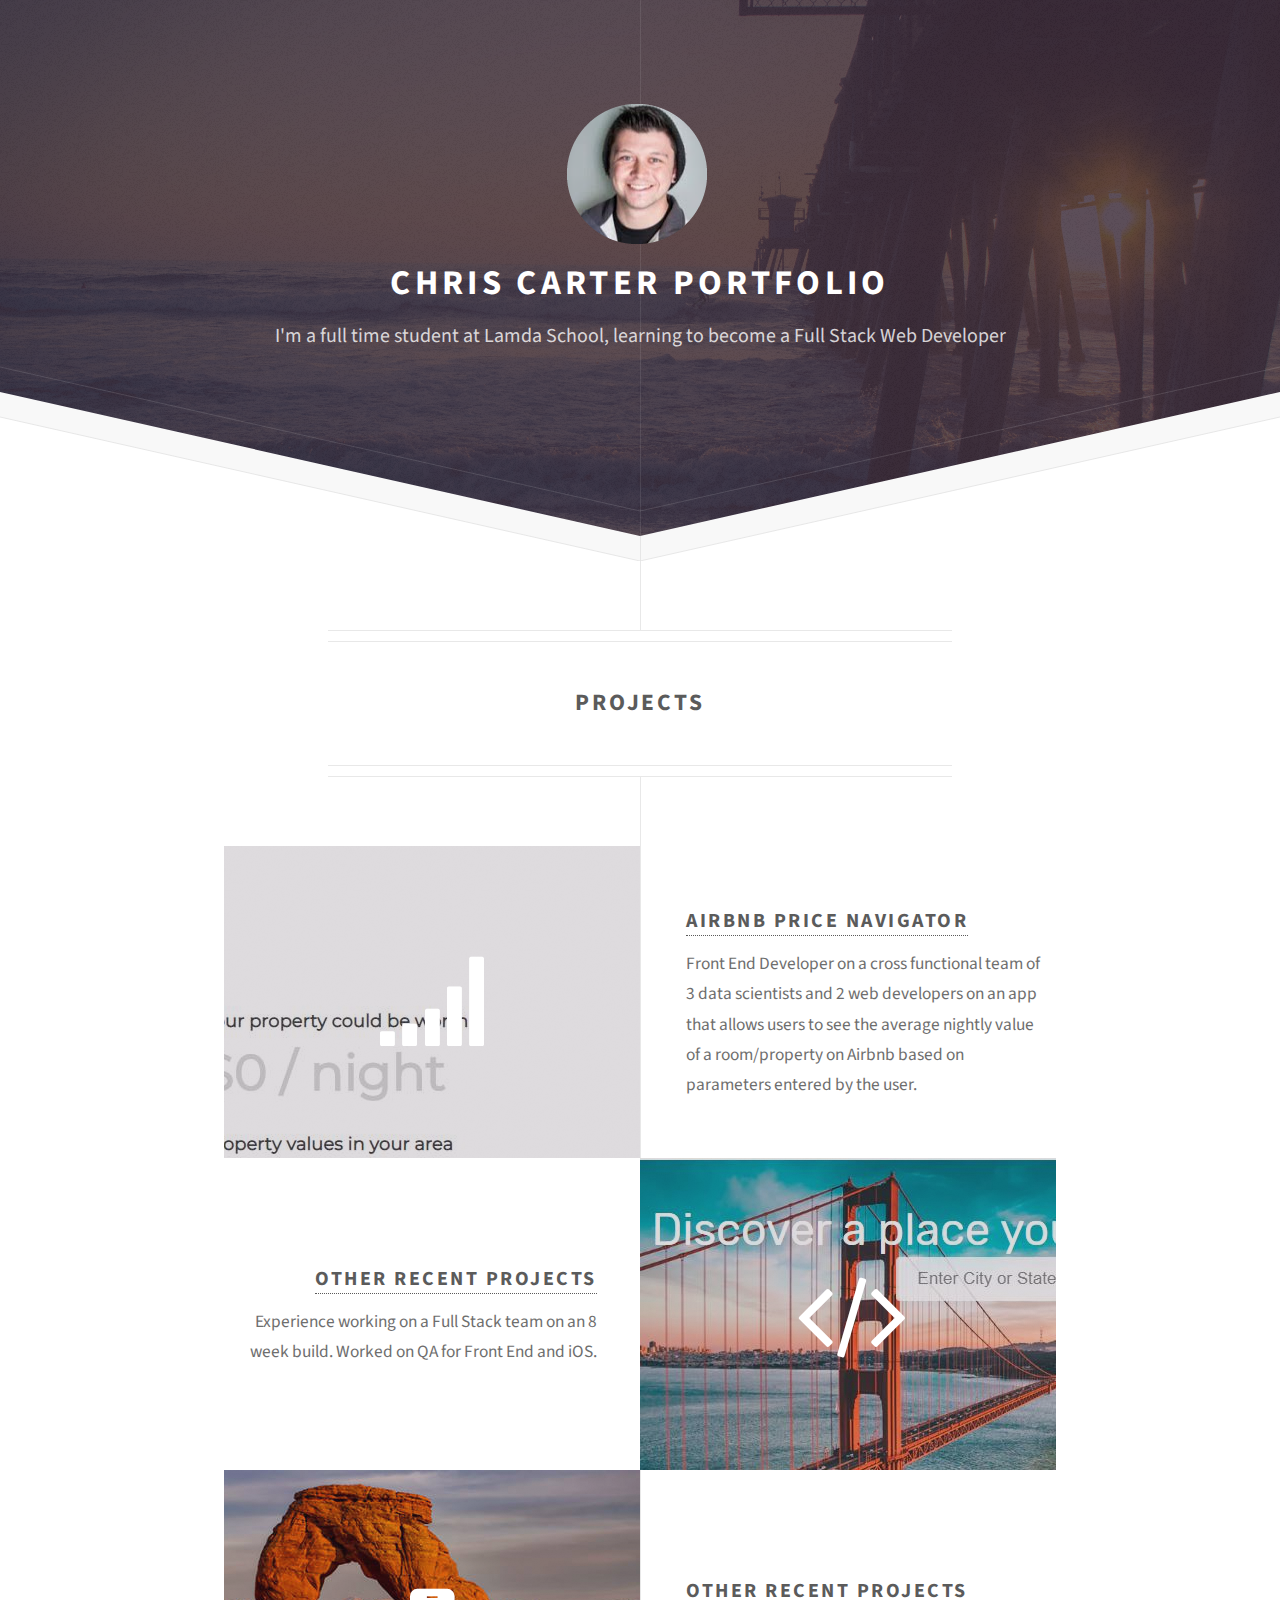
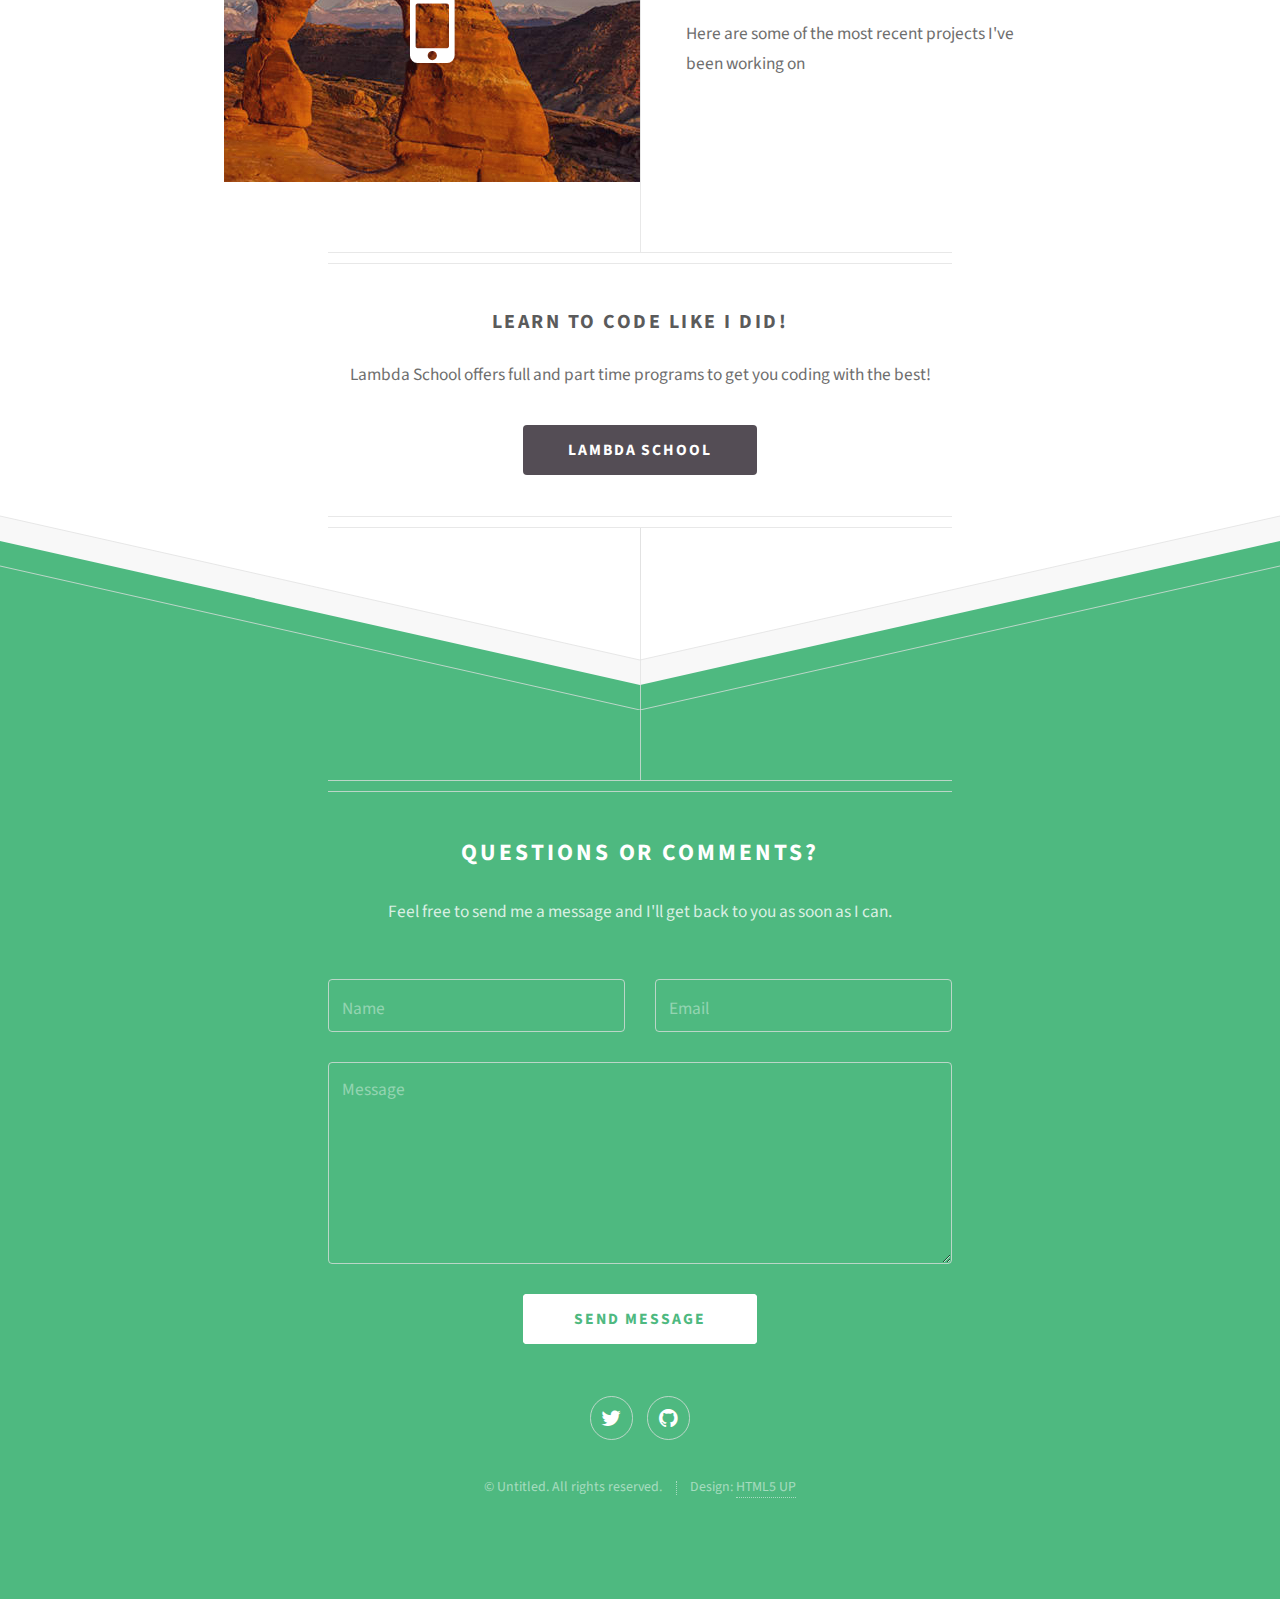
==== commit 4b9e9616: "Renamed Projects section" ====
--- a/index.html
+++ b/index.html
@@ -26,11 +26,7 @@
 			<div id="main">
 
 				<header class="major container medium">
-					<h2>A user interface is like a joke.
-					<br />
-					if you have to explain it,
-					<br />
-					it's not that good!</h2>
+					<h2>Projects</h2>
 					<!--
 					<p>Tellus erat mauris ipsum fermentum<br />
 					etiam vivamus nunc nibh morbi.</p>
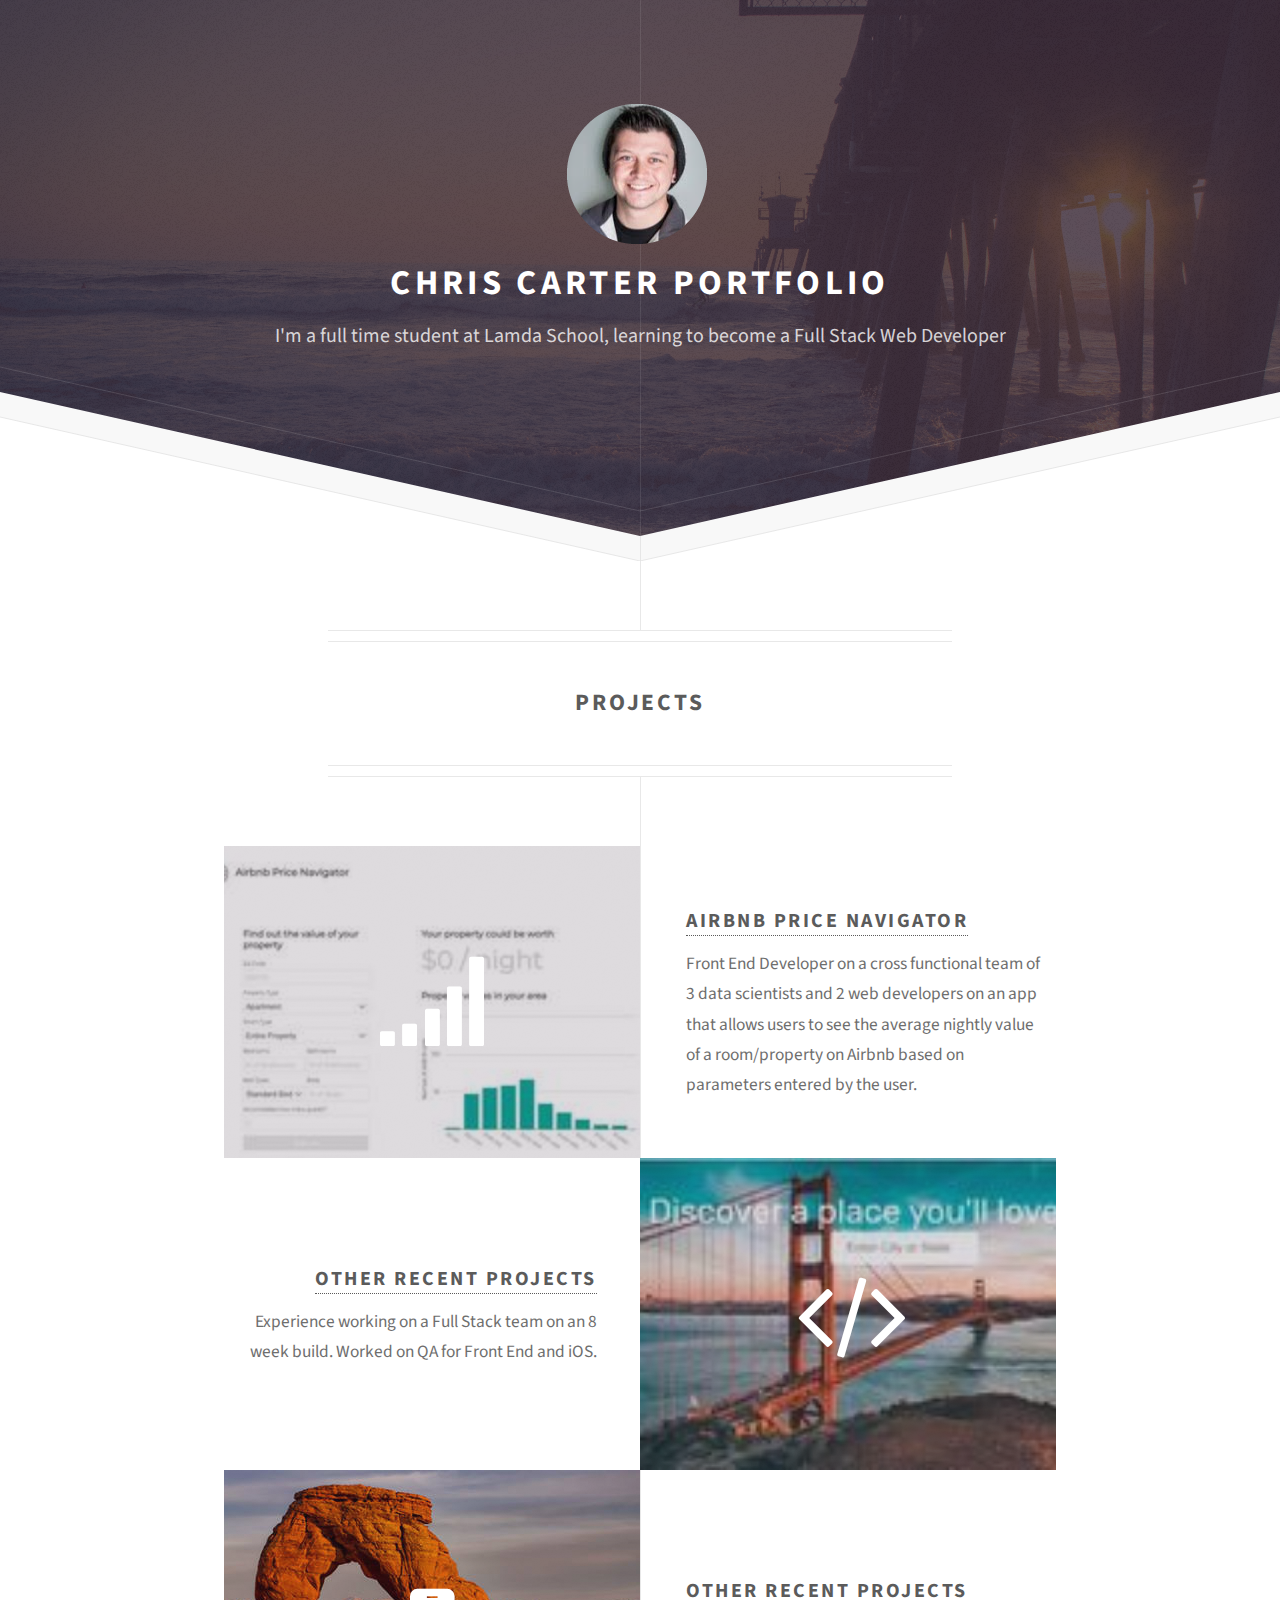
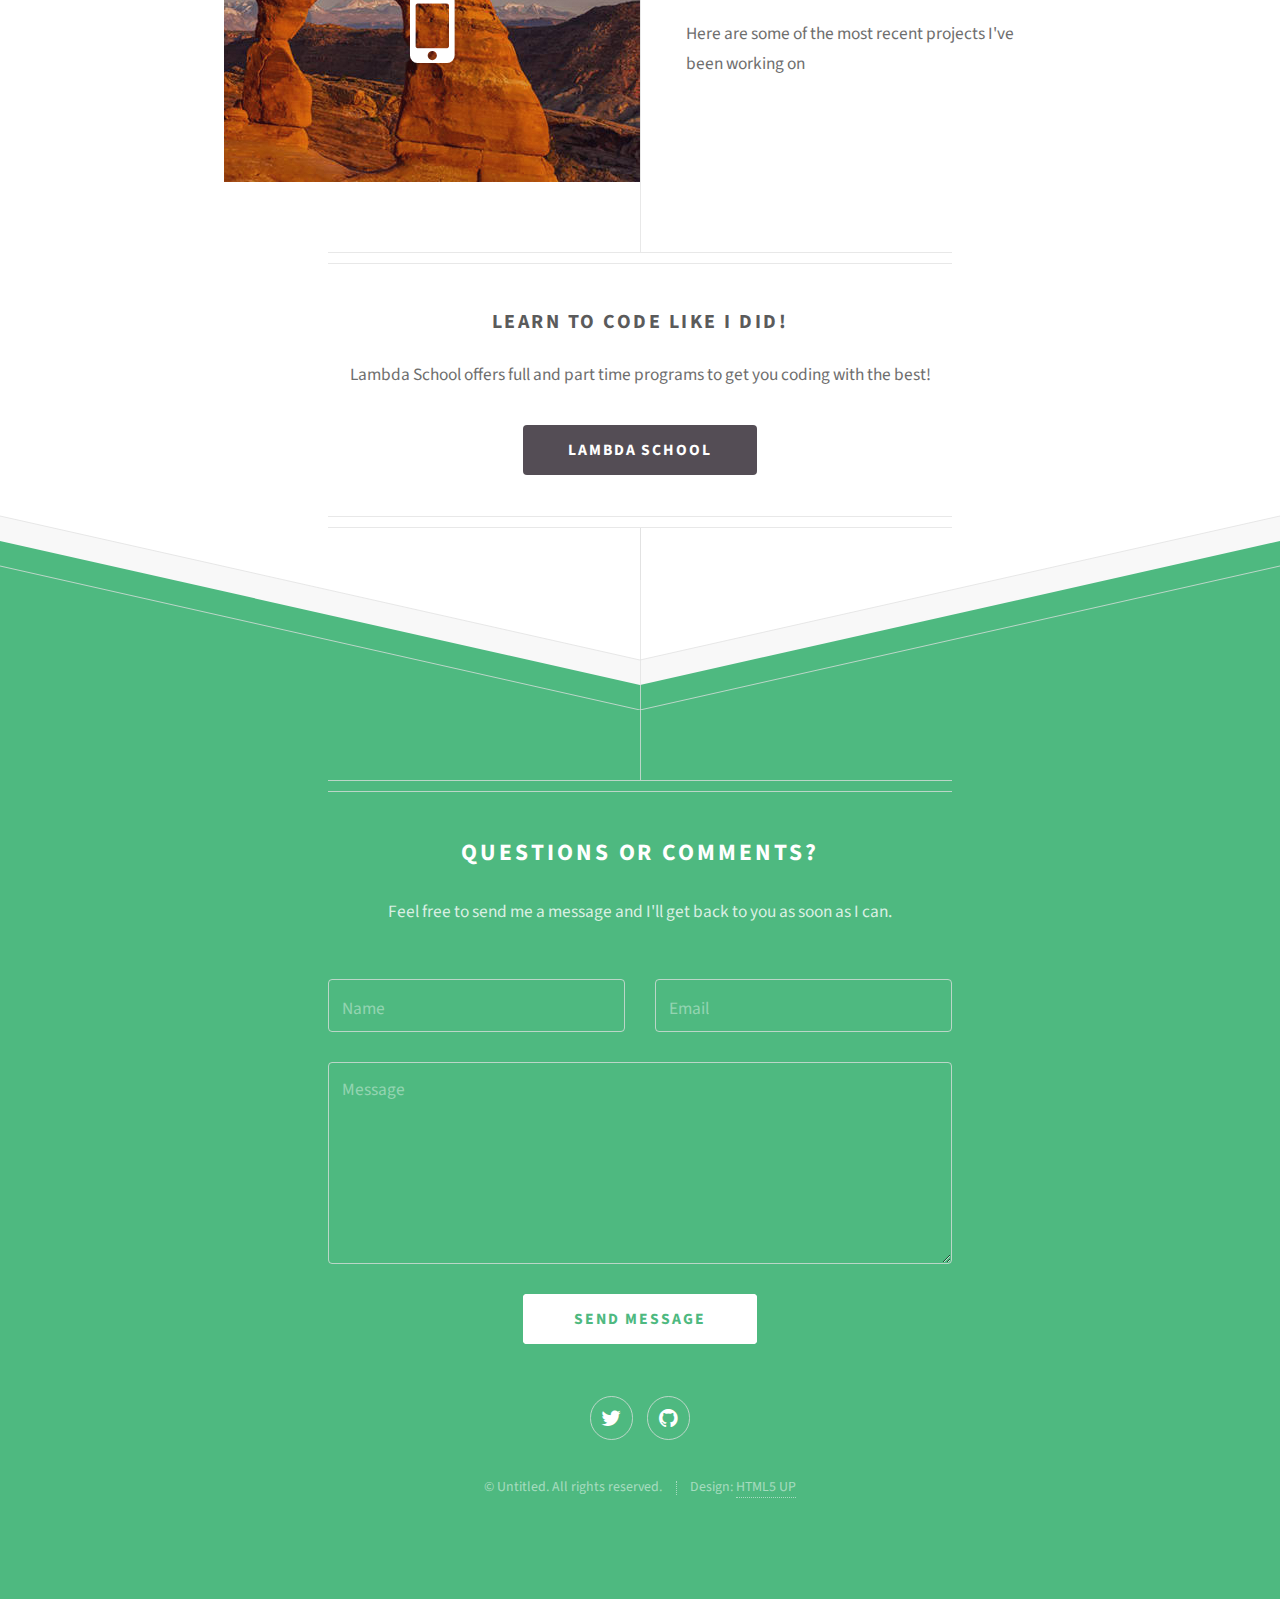
==== commit 70af4921: "New photo sizes" ====
--- a/index.html
+++ b/index.html
@@ -35,7 +35,7 @@
 
 				<div class="box alt container">
 					<section class="feature left">
-						<a href="https://pricenavigator.netlify.com/" class="image icon fa-signal"><img src="images/Pricenavigator_screenshot.JPG" alt="" /></a>
+						<a href="https://pricenavigator.netlify.com/" class="image icon fa-signal"><img src="images/Pricenavigator_screenshot_small2.jpg" alt="" /></a>
 						<div class="content">
 							<h3>
 								<a href="https://pricenavigator.netlify.com/">Airbnb Price Navigator</a>
@@ -44,7 +44,7 @@
 						</div>
 					</section>
 					<section class="feature right">
-						<a href="https://github.com/ChrisJCarter91" class="image icon fa-code"><img src="images/letsmove_screenshot.JPG" alt="" /></a> 
+						<a href="https://github.com/ChrisJCarter91" class="image icon fa-code"><img src="images/letsmove_screenshot_smaller2.jpg" alt="" /></a> 
 						<div class="content"> 
 							<h3>
 								<a href="https://github.com/ChrisJCarter91">Other Recent Projects </a>
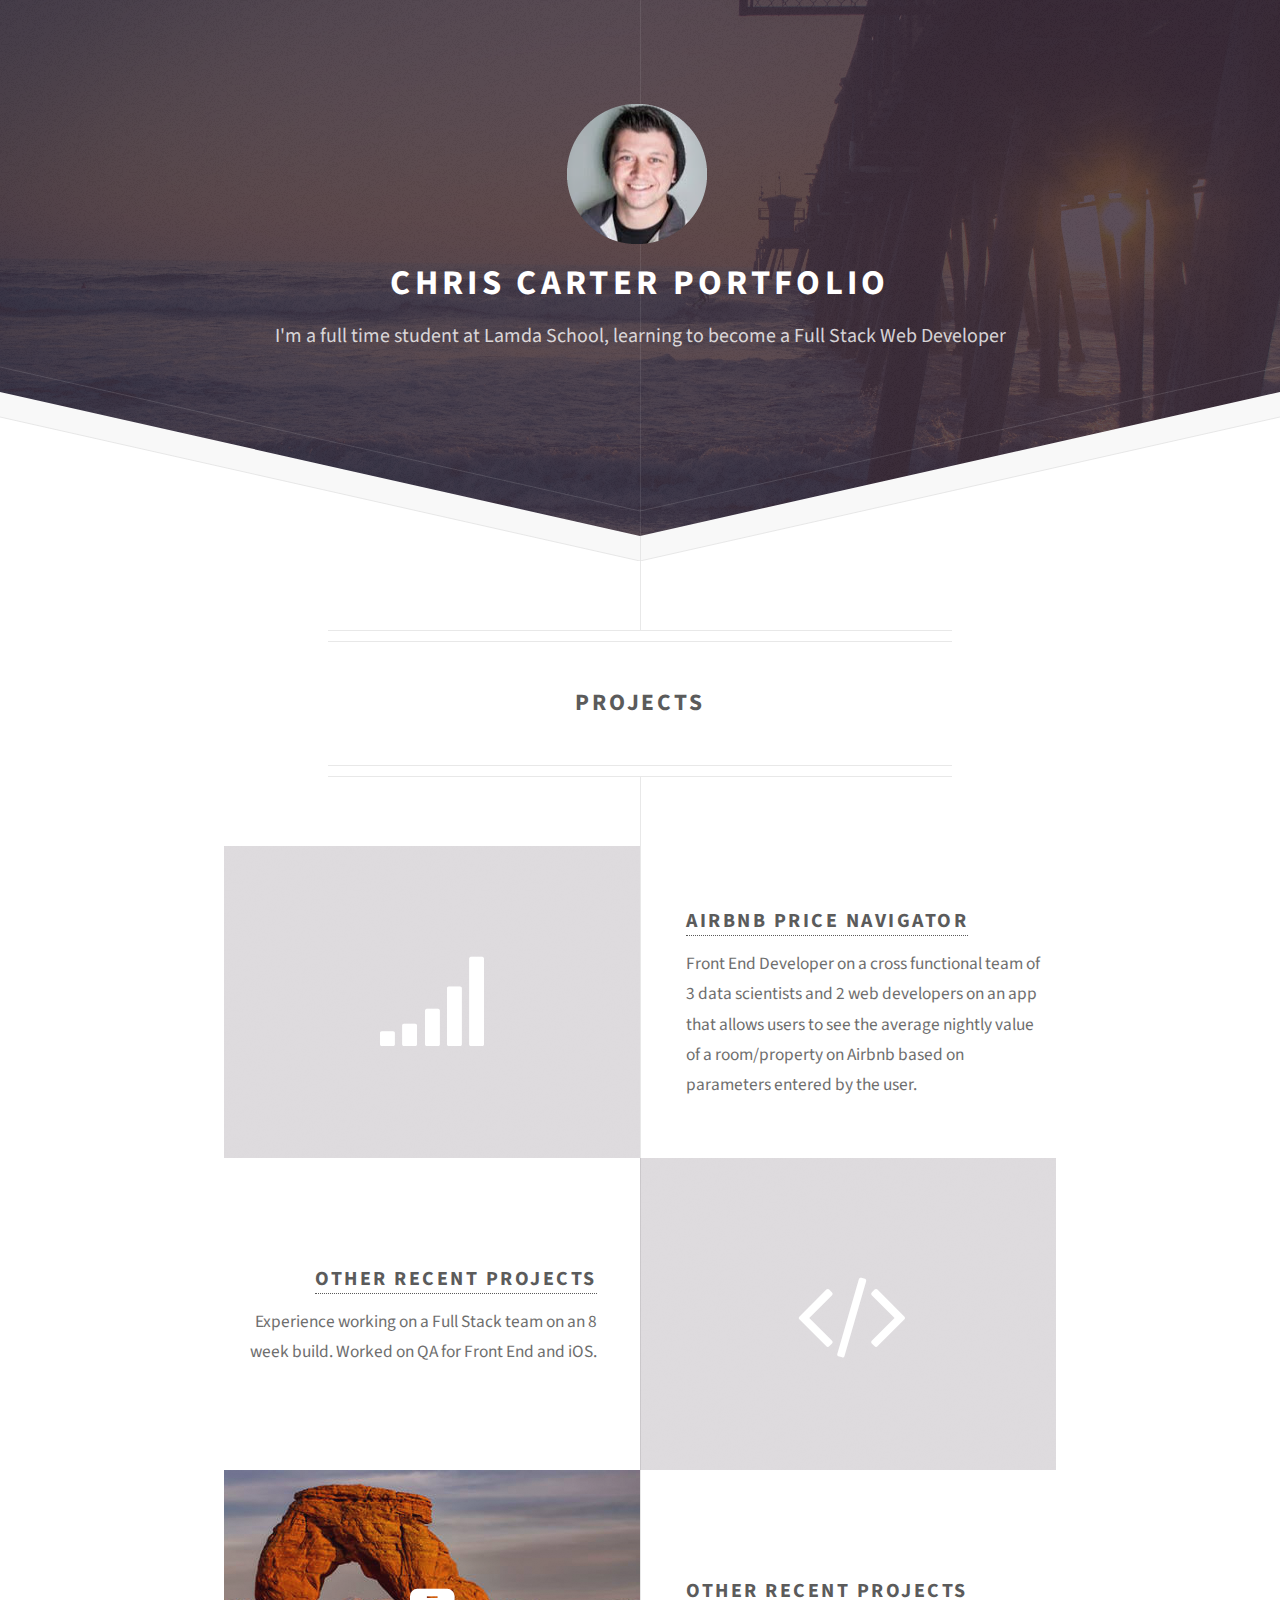
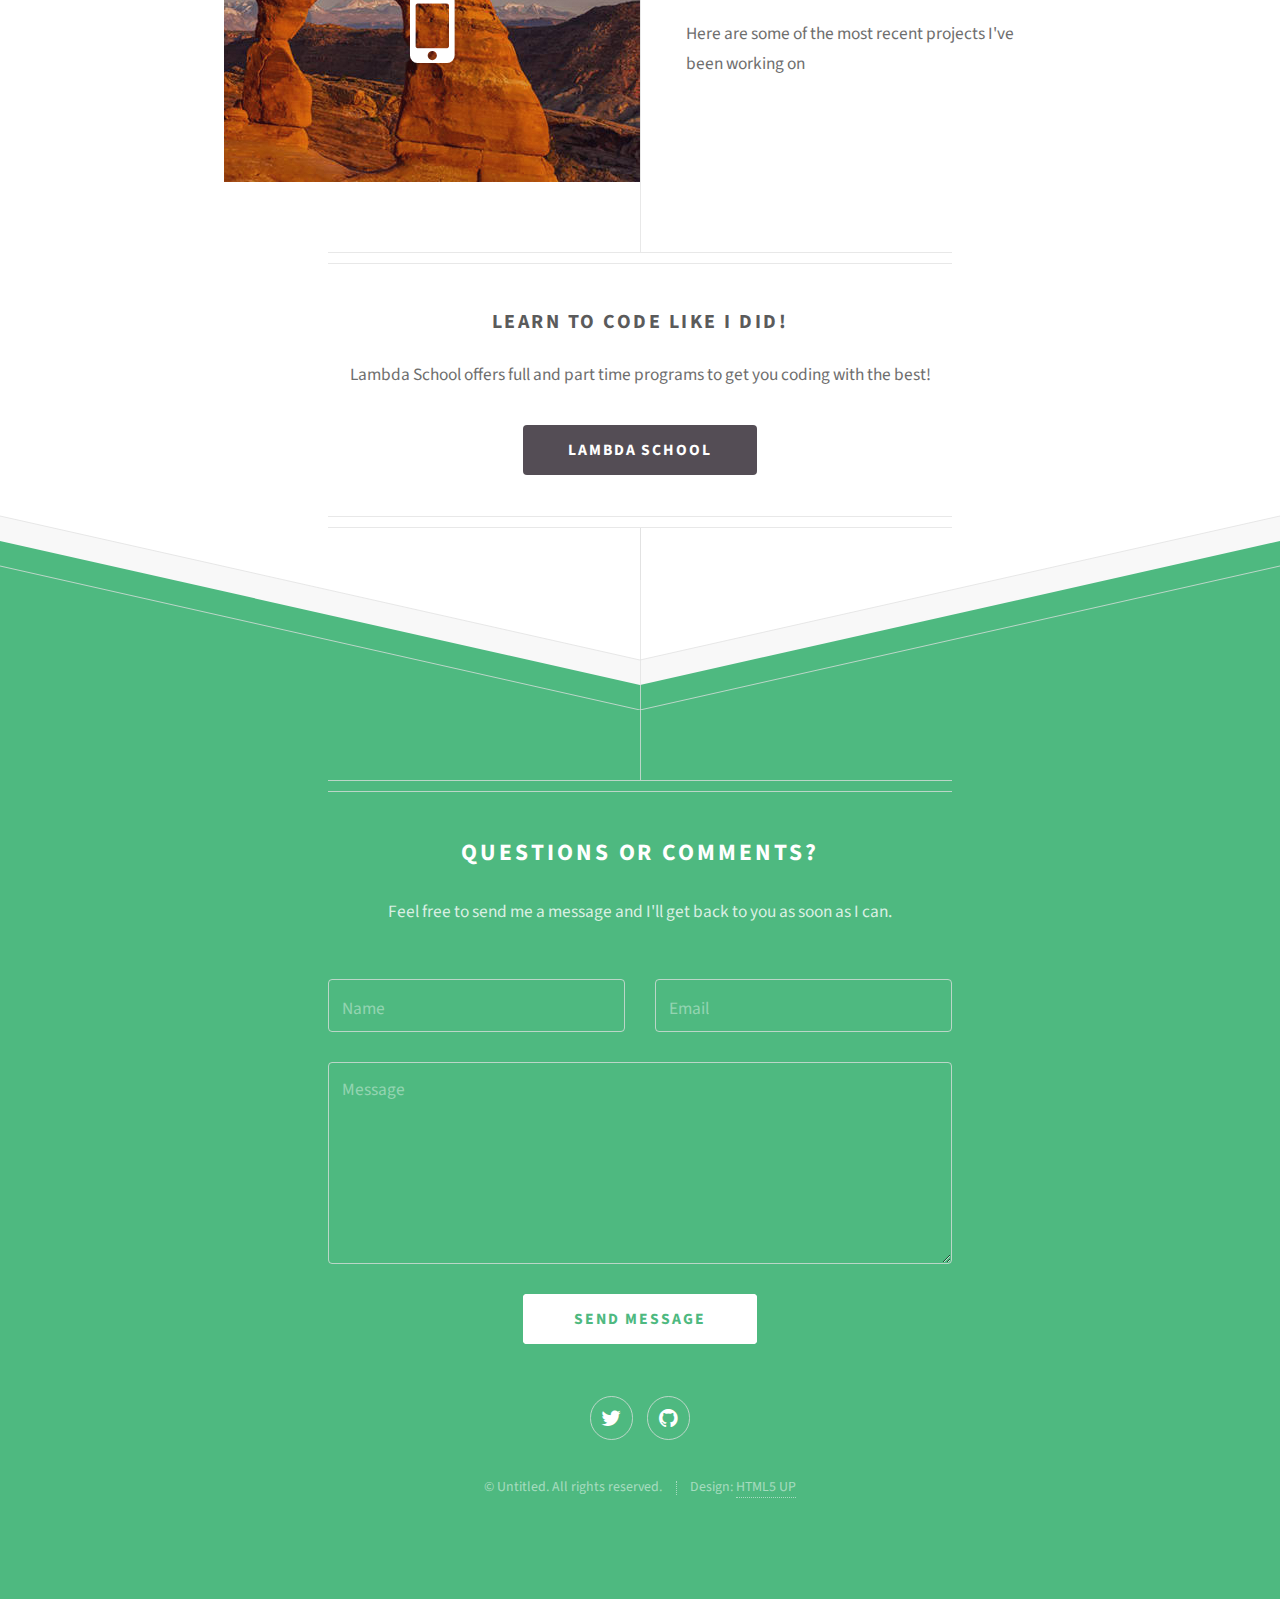
==== commit 6b274d2e: "Back to previous pic sizes" ====
--- a/index.html
+++ b/index.html
@@ -35,7 +35,7 @@
 
 				<div class="box alt container">
 					<section class="feature left">
-						<a href="https://pricenavigator.netlify.com/" class="image icon fa-signal"><img src="images/Pricenavigator_screenshot_small2.jpg" alt="" /></a>
+						<a href="https://pricenavigator.netlify.com/" class="image icon fa-signal"><img src="images/Pricenavigator_screenshot_small.jpg" alt="" /></a>
 						<div class="content">
 							<h3>
 								<a href="https://pricenavigator.netlify.com/">Airbnb Price Navigator</a>
@@ -44,7 +44,7 @@
 						</div>
 					</section>
 					<section class="feature right">
-						<a href="https://github.com/ChrisJCarter91" class="image icon fa-code"><img src="images/letsmove_screenshot_smaller2.jpg" alt="" /></a> 
+						<a href="https://github.com/ChrisJCarter91" class="image icon fa-code"><img src="images/letsmove_screenshot_smaller.jpg" alt="" /></a> 
 						<div class="content"> 
 							<h3>
 								<a href="https://github.com/ChrisJCarter91">Other Recent Projects </a>
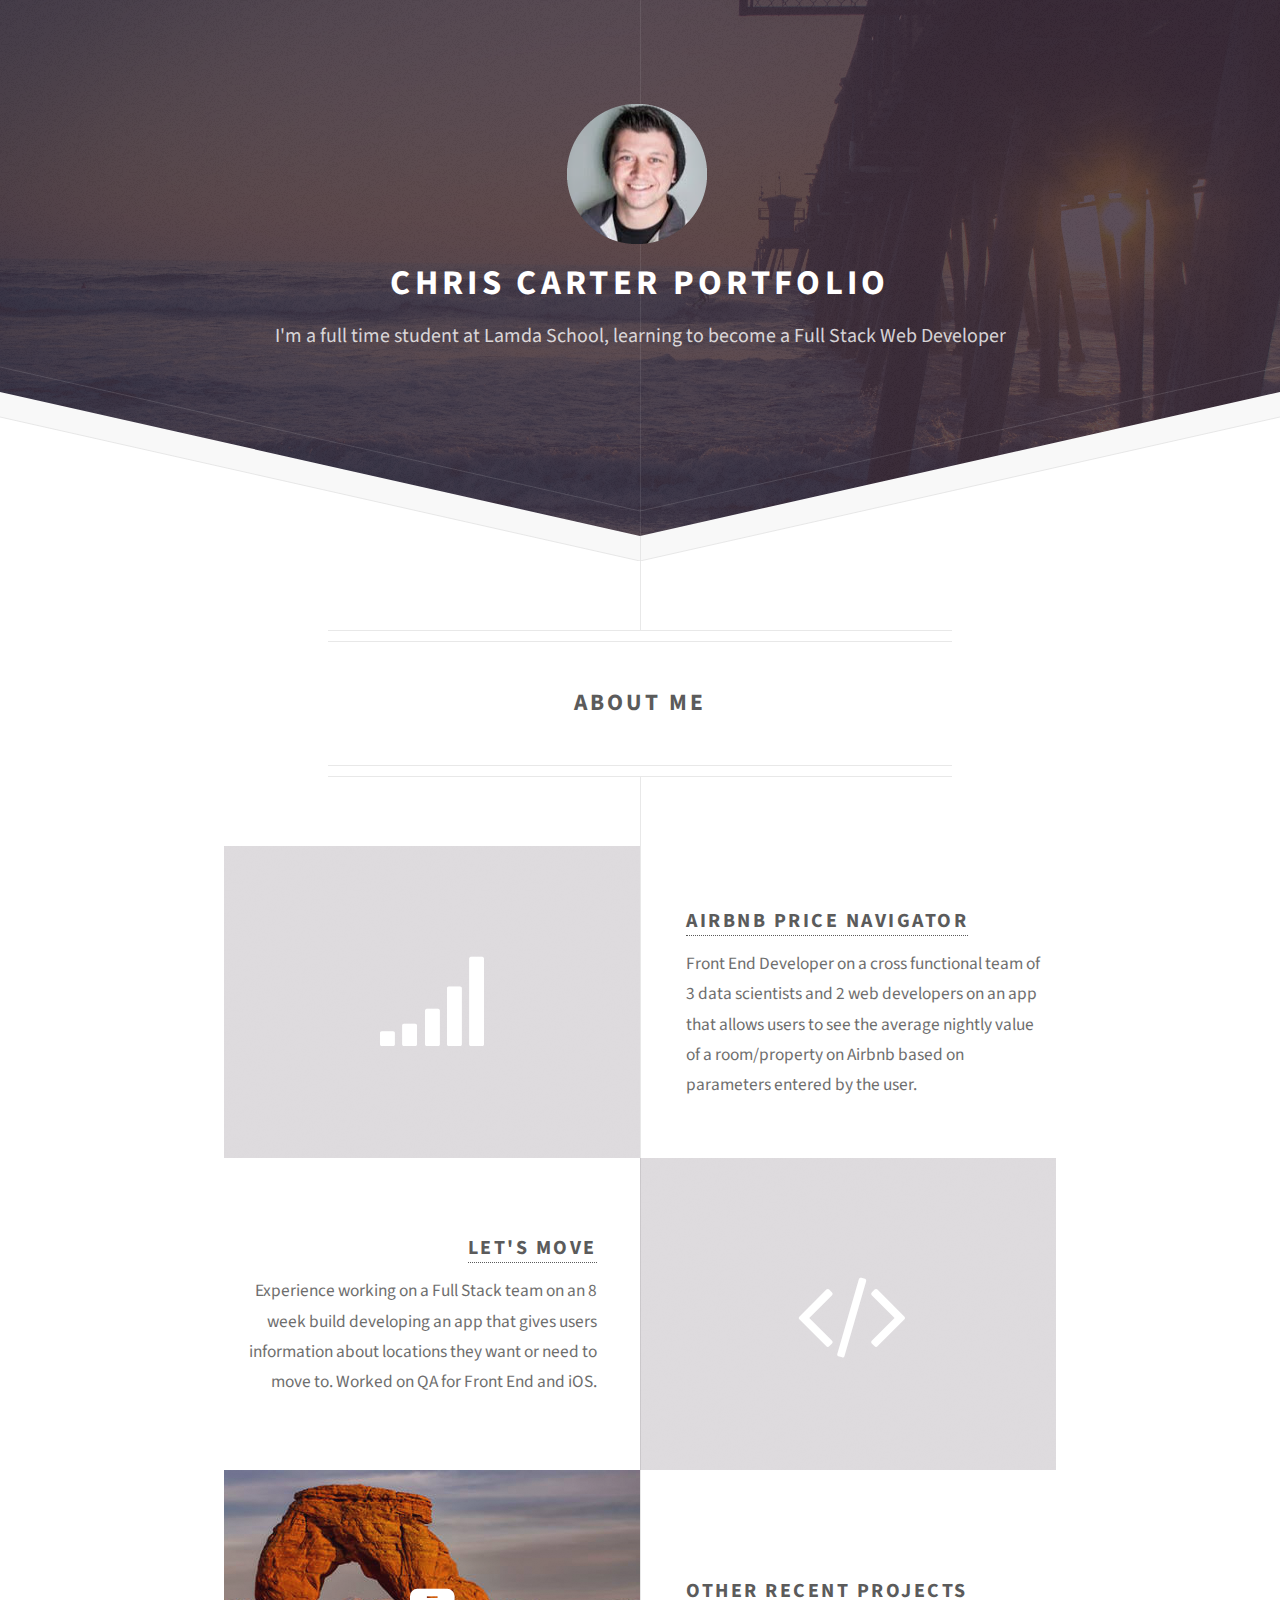
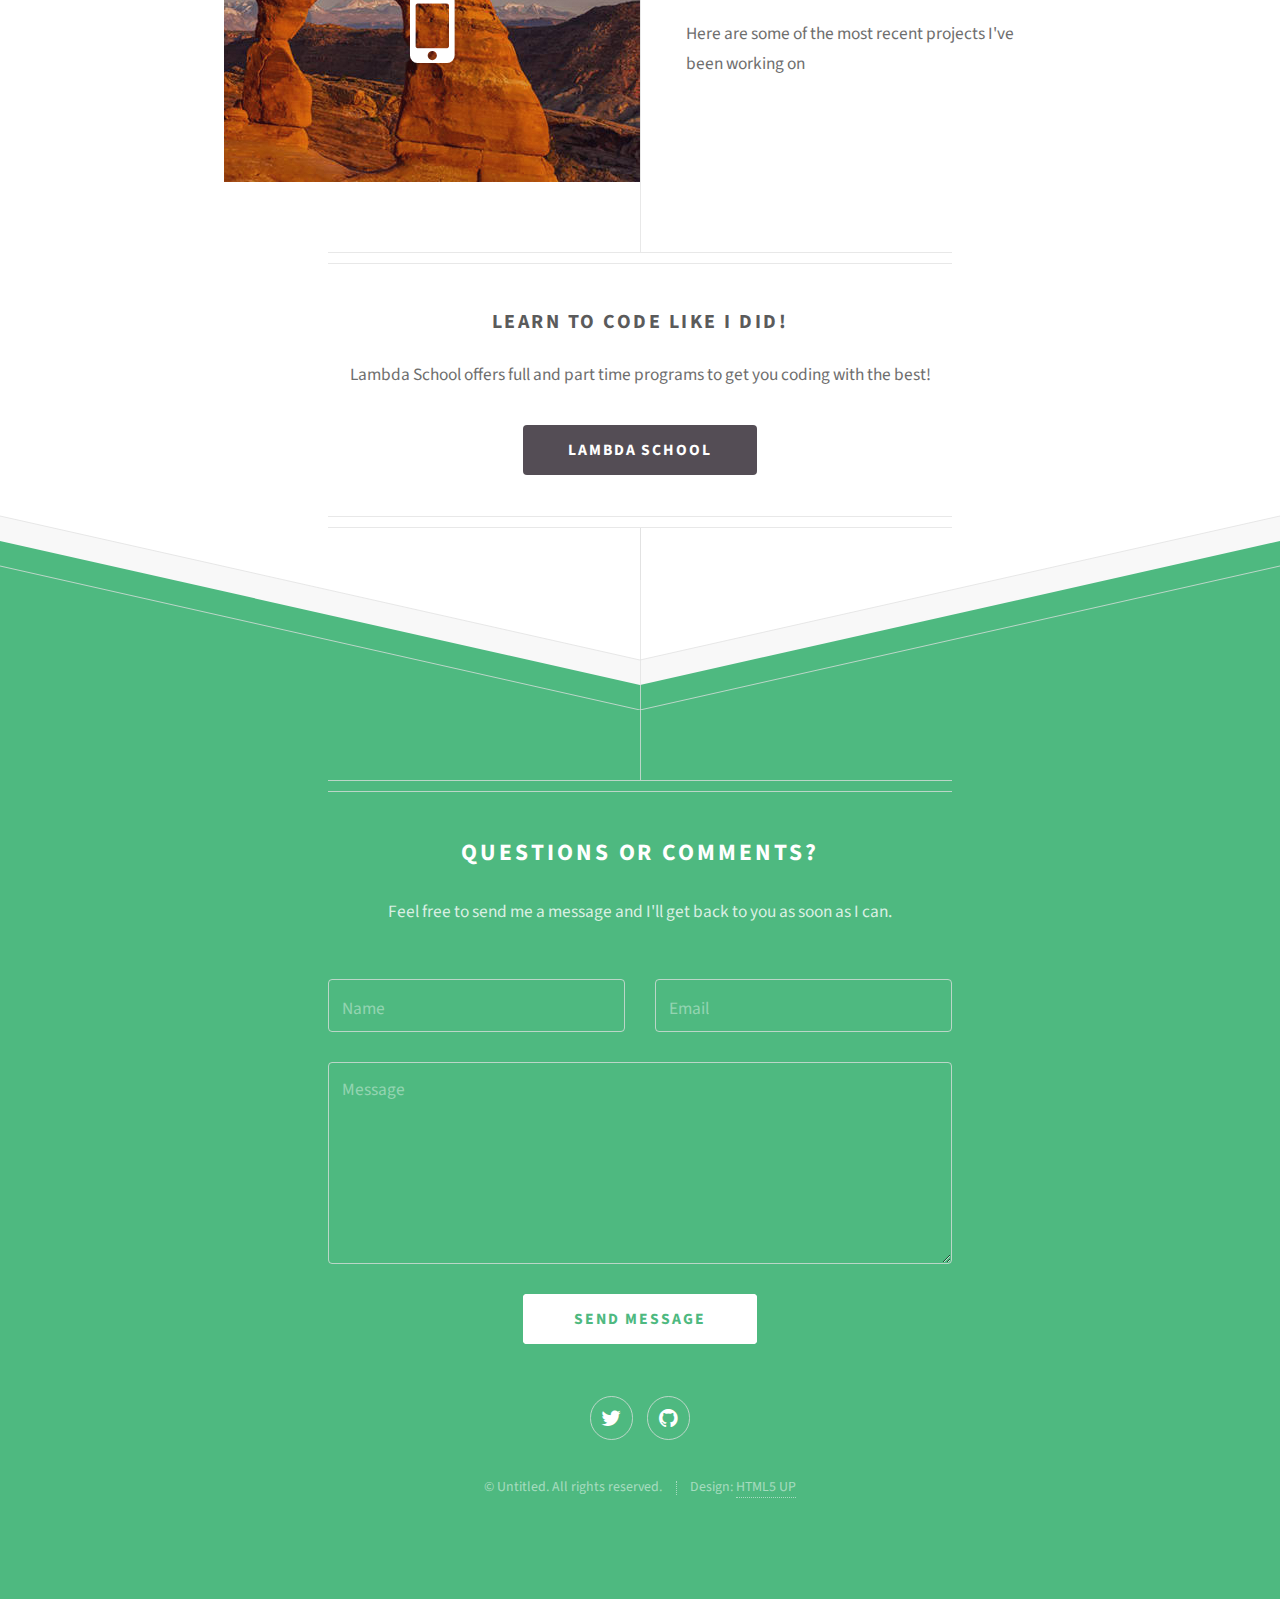
==== commit e94bfda8: "Let's Move added" ====
--- a/index.html
+++ b/index.html
@@ -26,7 +26,7 @@
 			<div id="main">
 
 				<header class="major container medium">
-					<h2>Projects</h2>
+					<h2>About Me</h2>
 					<!--
 					<p>Tellus erat mauris ipsum fermentum<br />
 					etiam vivamus nunc nibh morbi.</p>
@@ -44,12 +44,12 @@
 						</div>
 					</section>
 					<section class="feature right">
-						<a href="https://github.com/ChrisJCarter91" class="image icon fa-code"><img src="images/letsmove_screenshot_smaller.jpg" alt="" /></a> 
+						<a href="http://letsmovehomie.com/" class="image icon fa-code"><img src="images/letsmove_screenshot_smaller.jpg" alt="" /></a> 
 						<div class="content"> 
 							<h3>
-								<a href="https://github.com/ChrisJCarter91">Other Recent Projects </a>
+								<a href="http://letsmovehomie.com/">Let's Move</a>
 							</h3>
-							<p>Experience working on a Full Stack team on an 8 week build. Worked on QA for Front End and iOS.</p>
+							<p>Experience working on a Full Stack team on an 8 week build developing an app that gives users information about locations they want or need to move to. Worked on QA for Front End and iOS.</p>
 						</div>
 					</section>
 					<section class="feature left">
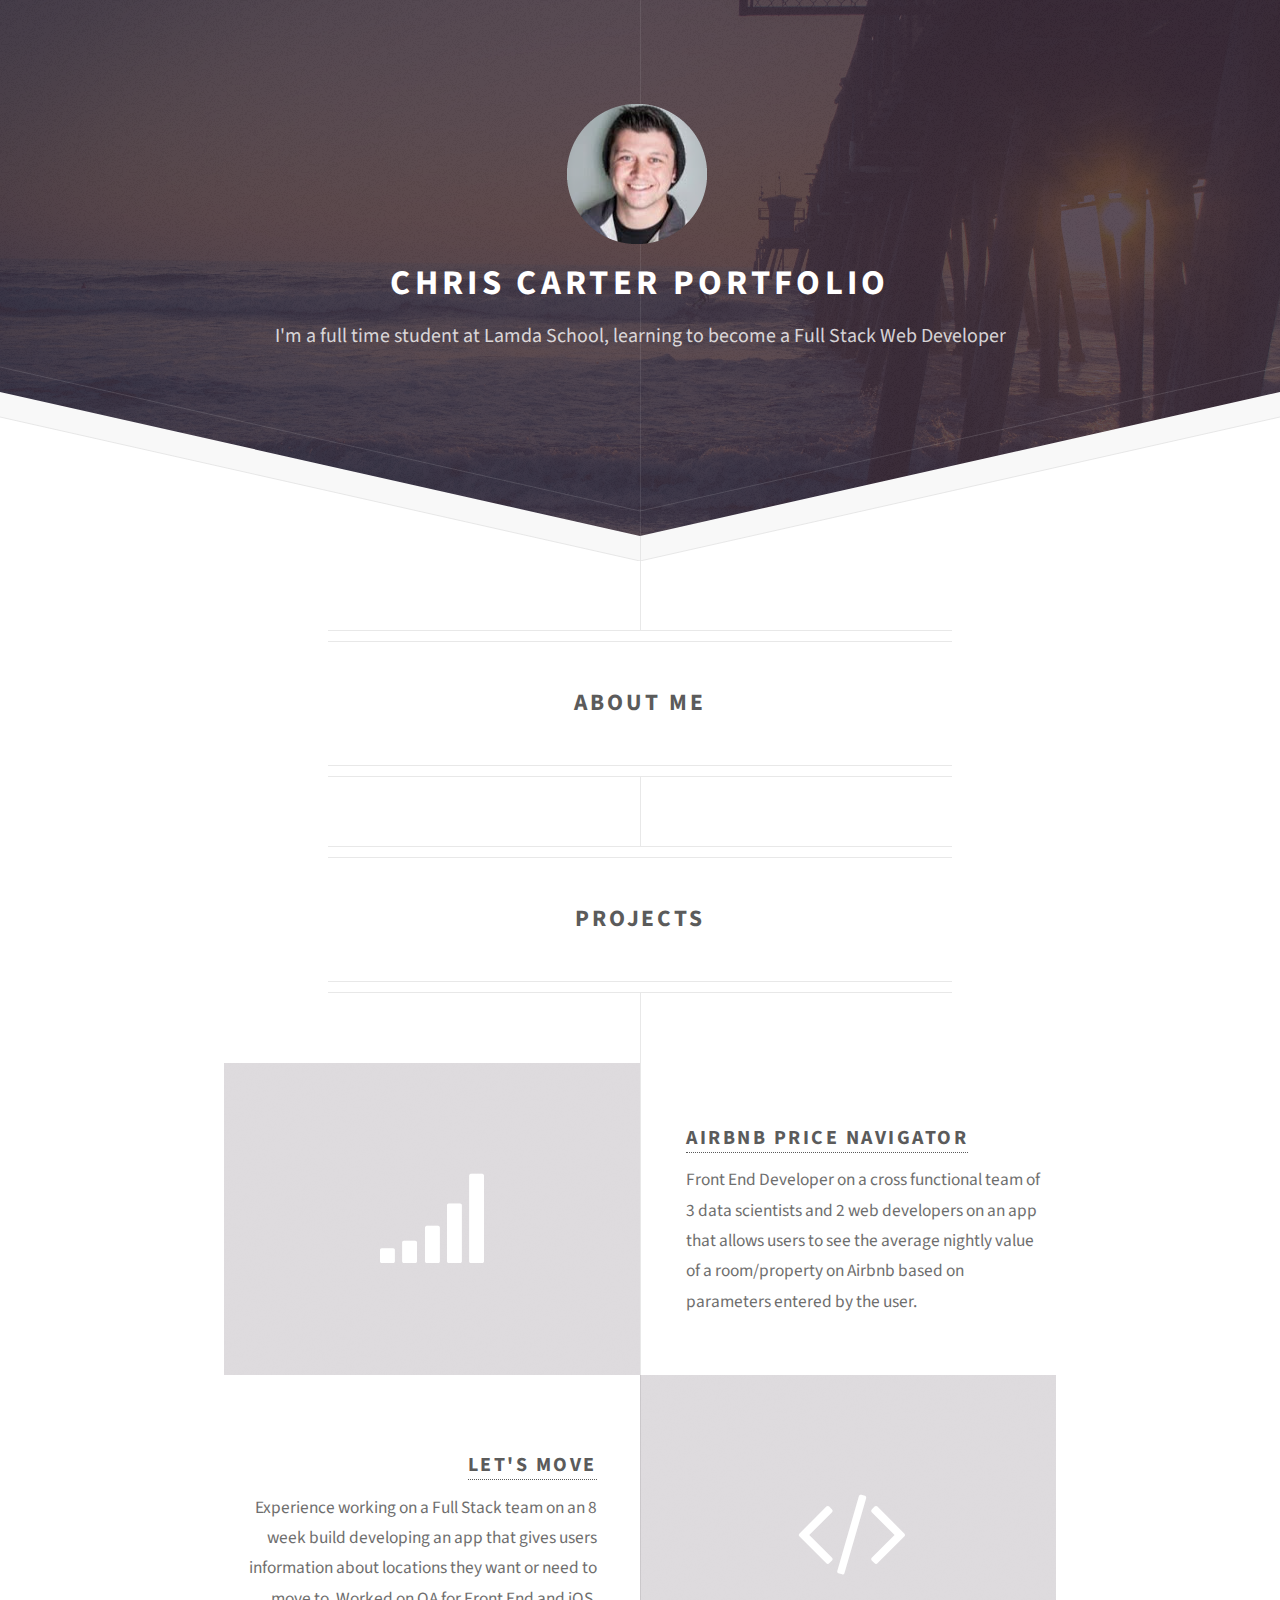
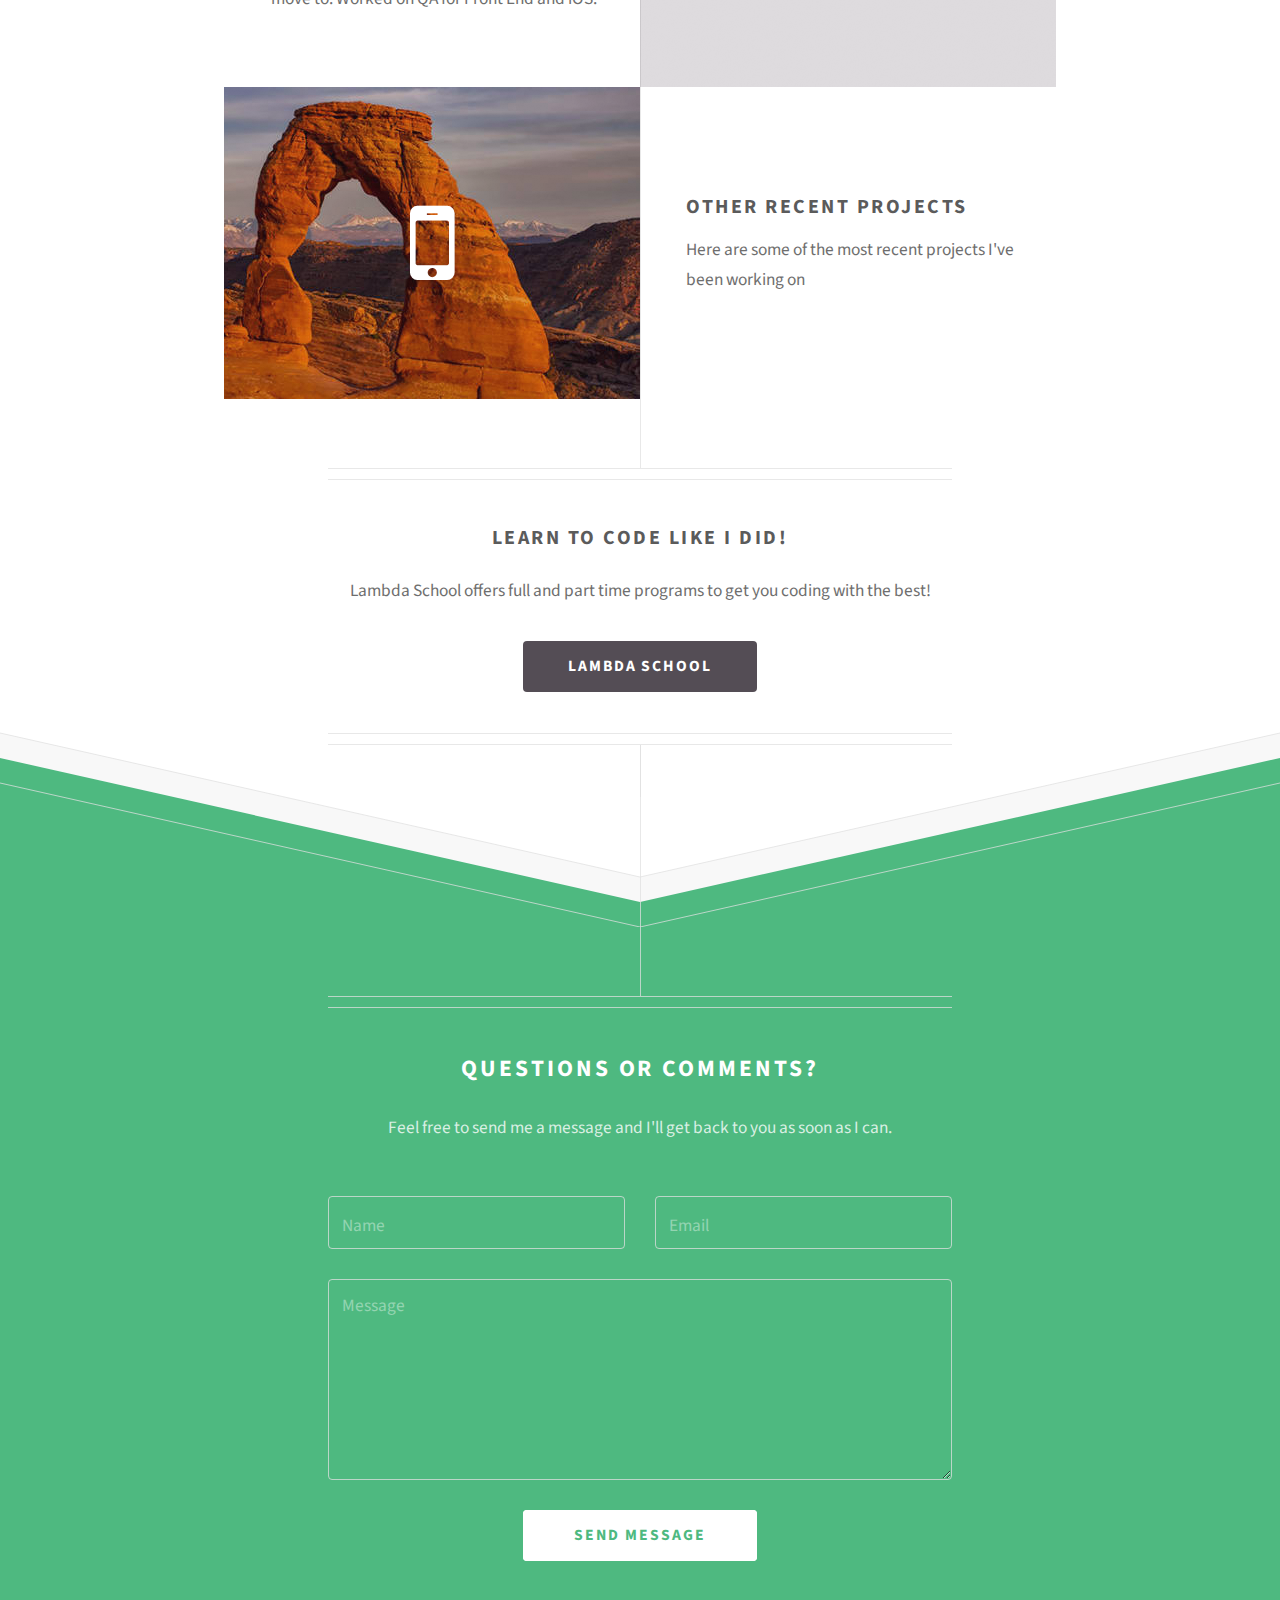
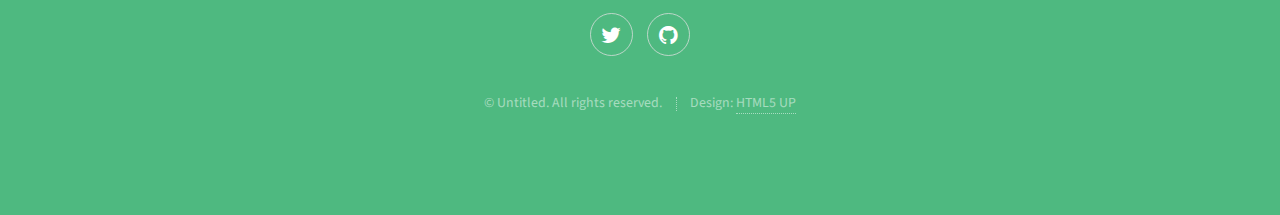
==== commit ba748e67: "Test adding section projects" ====
--- a/index.html
+++ b/index.html
@@ -33,6 +33,14 @@
 					-->
 				</header>
 
+				<header class="major container medium">
+					<h2>Projects</h2>
+					<!--
+					<p>Tellus erat mauris ipsum fermentum<br />
+					etiam vivamus nunc nibh morbi.</p>
+					-->
+				</header>
+
 				<div class="box alt container">
 					<section class="feature left">
 						<a href="https://pricenavigator.netlify.com/" class="image icon fa-signal"><img src="images/Pricenavigator_screenshot_small.jpg" alt="" /></a>
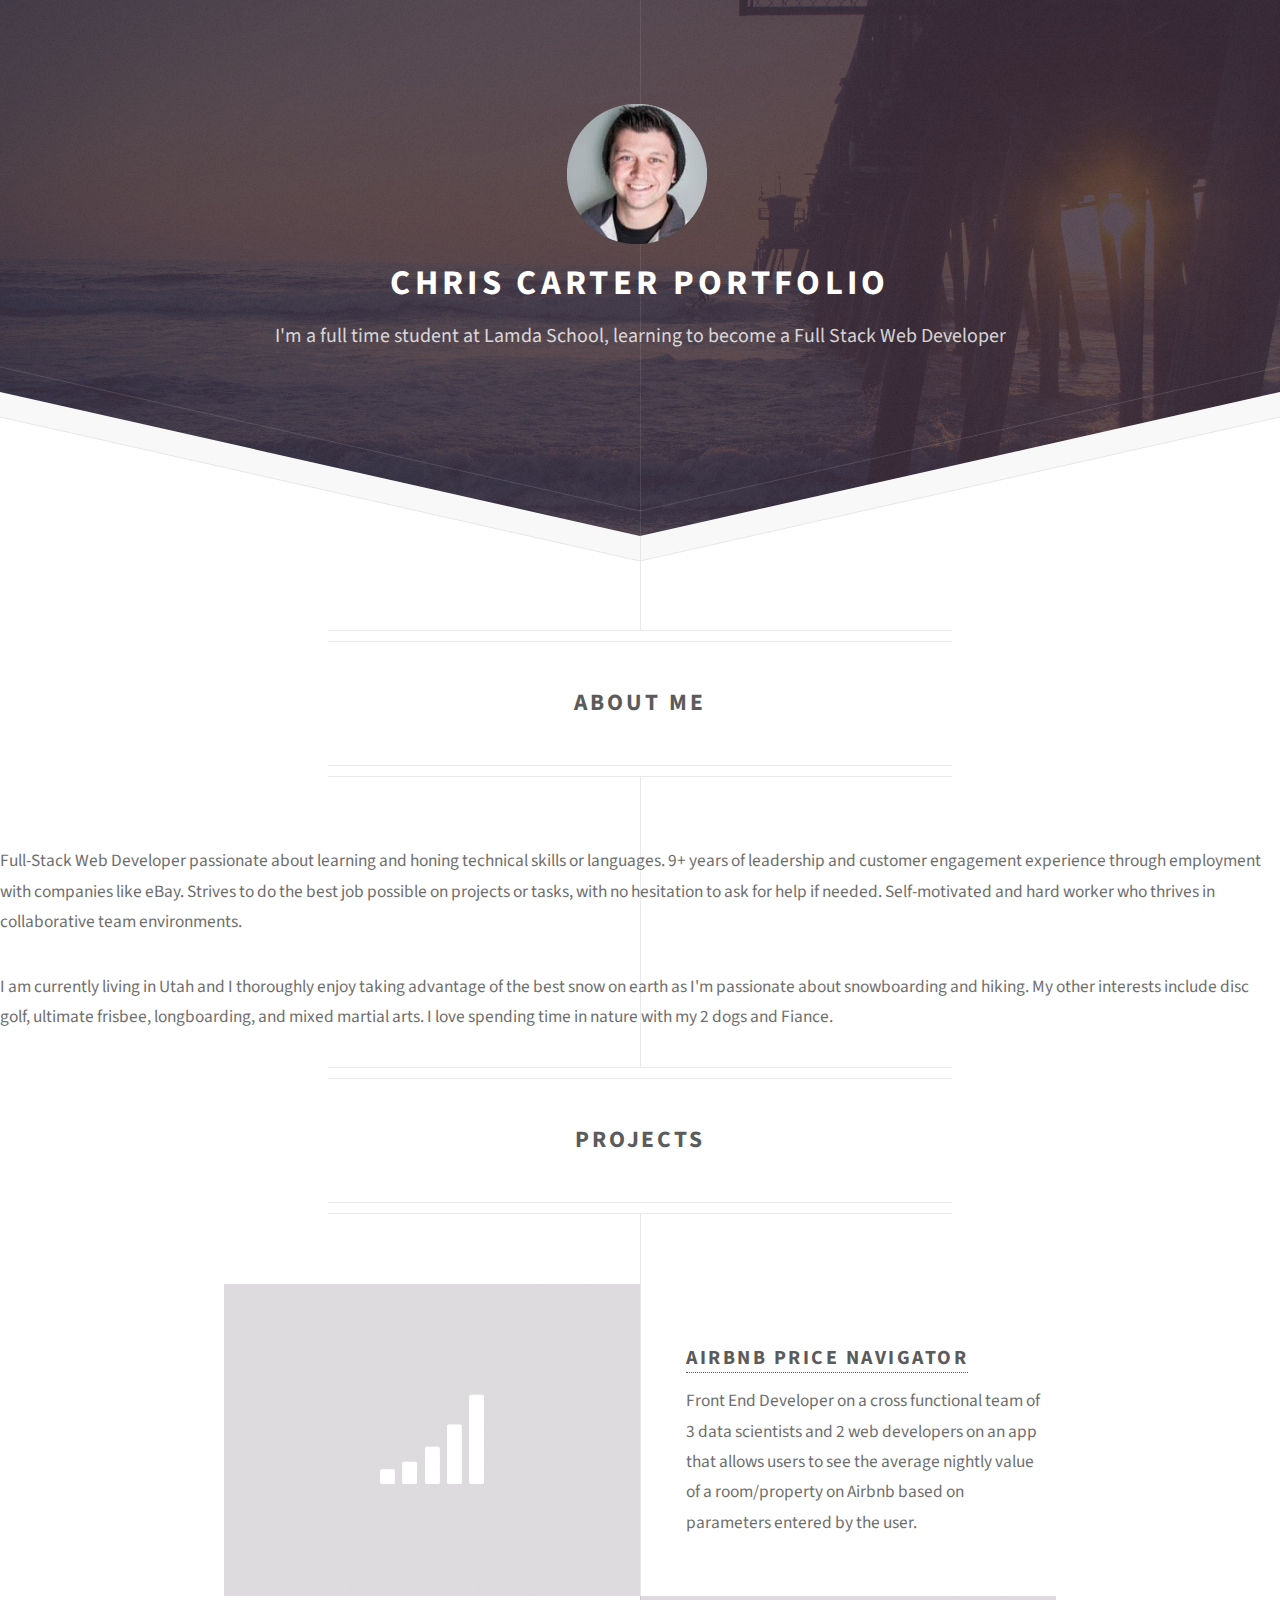
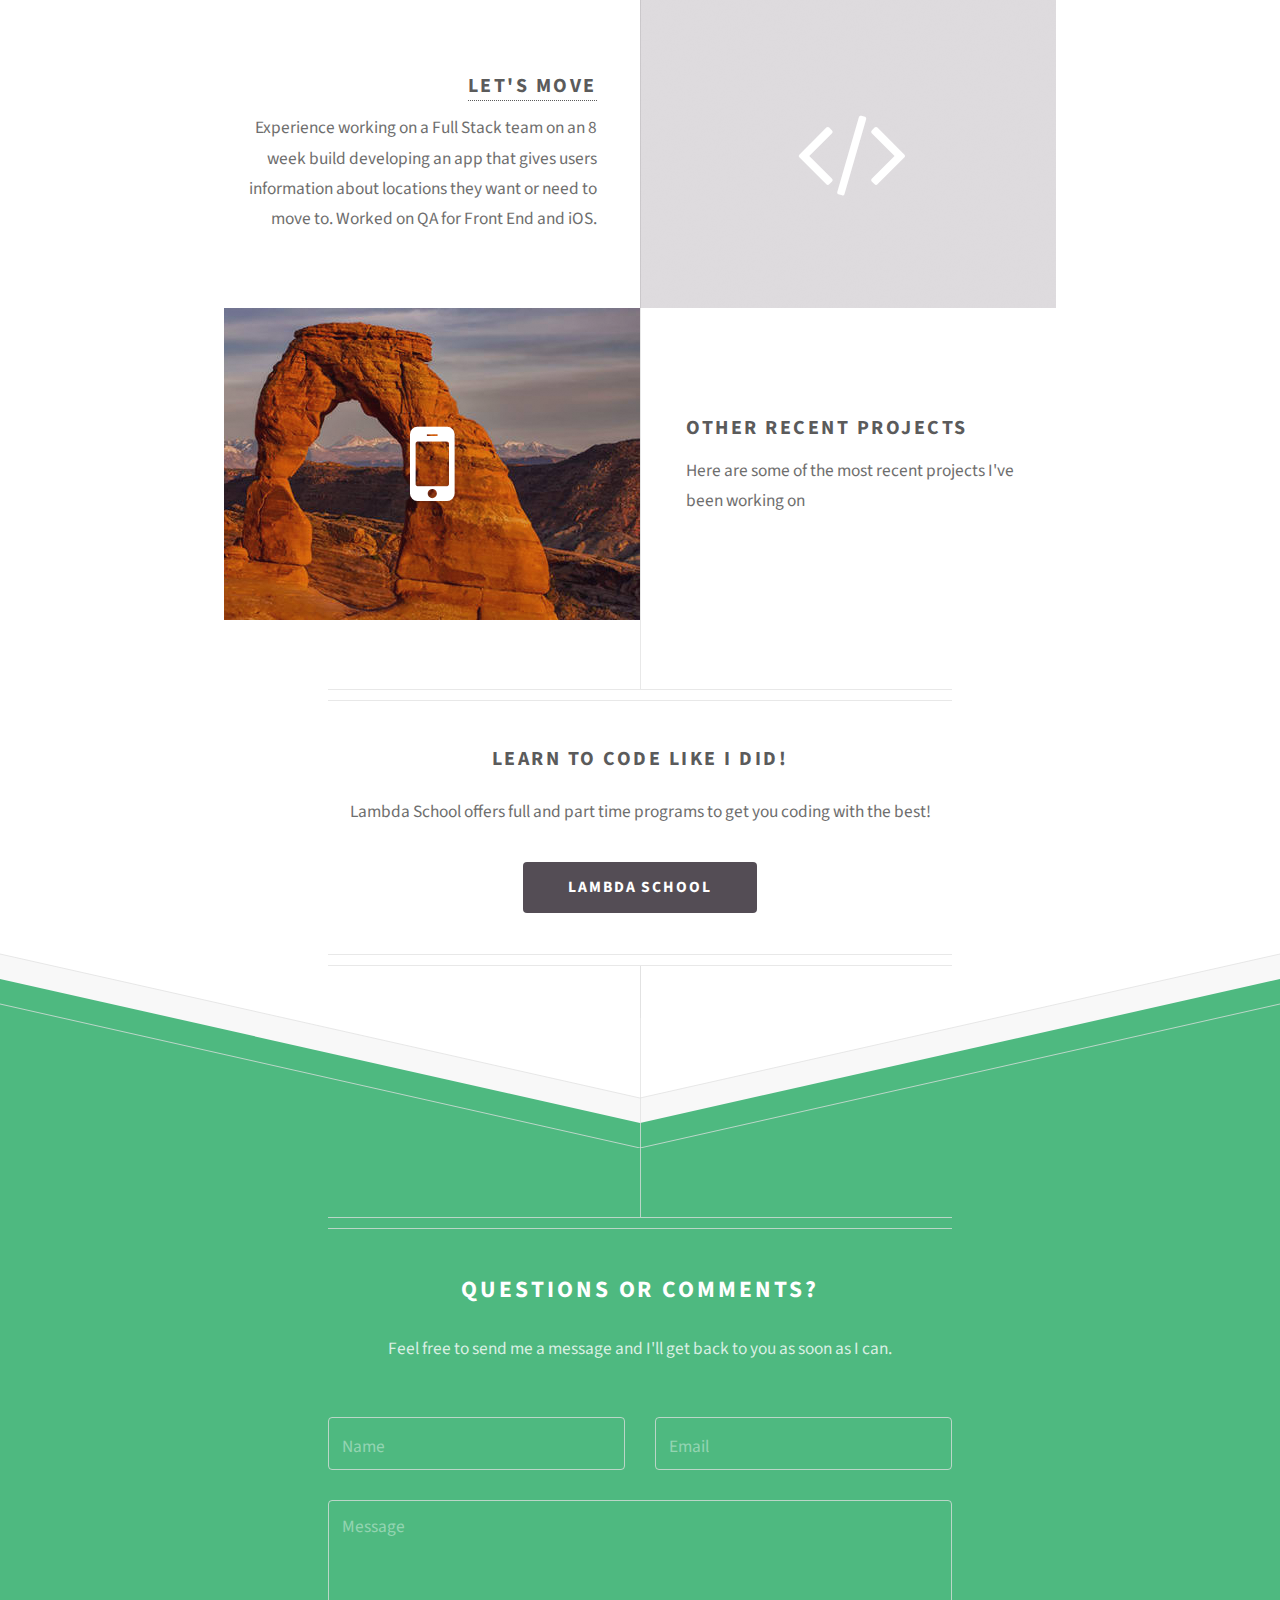
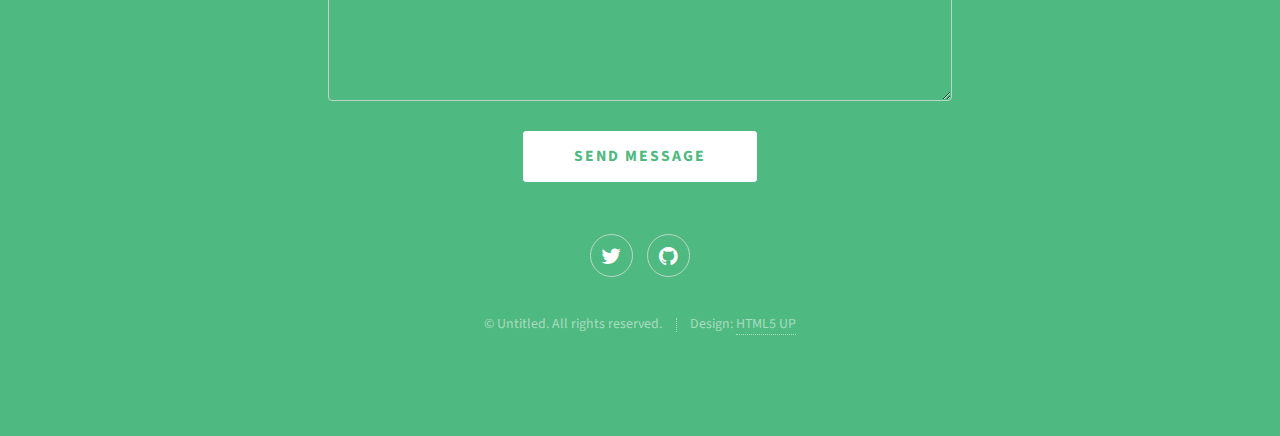
==== commit ef7e7946: "Updated About Me" ====
--- a/index.html
+++ b/index.html
@@ -33,6 +33,12 @@
 					-->
 				</header>
 
+				<div>
+					<p>Full-Stack Web Developer passionate about learning and honing technical skills or languages. 9+ years of leadership and customer engagement experience through employment with companies like eBay. Strives to do the best job possible on projects or tasks, with no hesitation to ask for help if needed. Self-motivated and hard worker who thrives in collaborative team environments.</p>
+
+					<p>I am currently living in Utah and I thoroughly enjoy taking advantage of the best snow on earth as I'm passionate about snowboarding and hiking. My other interests include disc golf, ultimate frisbee, longboarding, and mixed martial arts. I love spending time in nature with my 2 dogs and Fiance.</p>
+				</div>
+
 				<header class="major container medium">
 					<h2>Projects</h2>
 					<!--
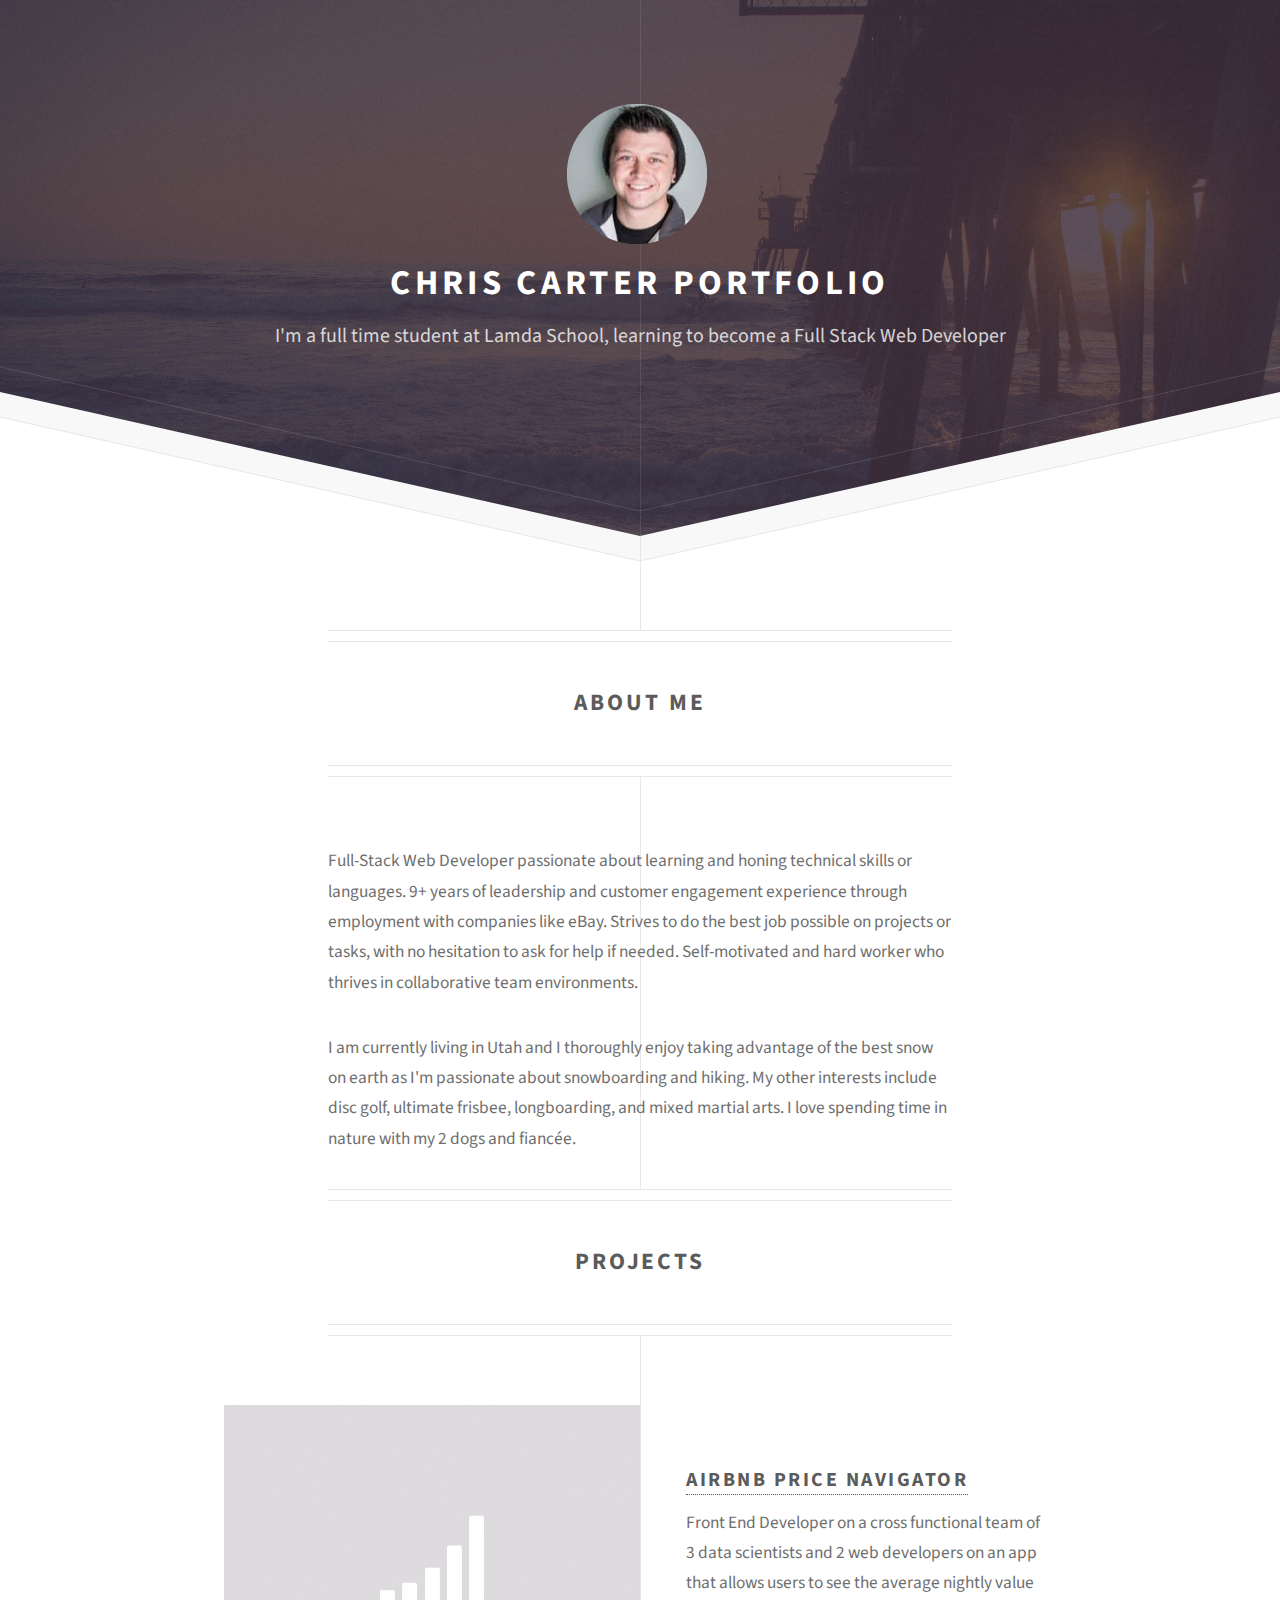
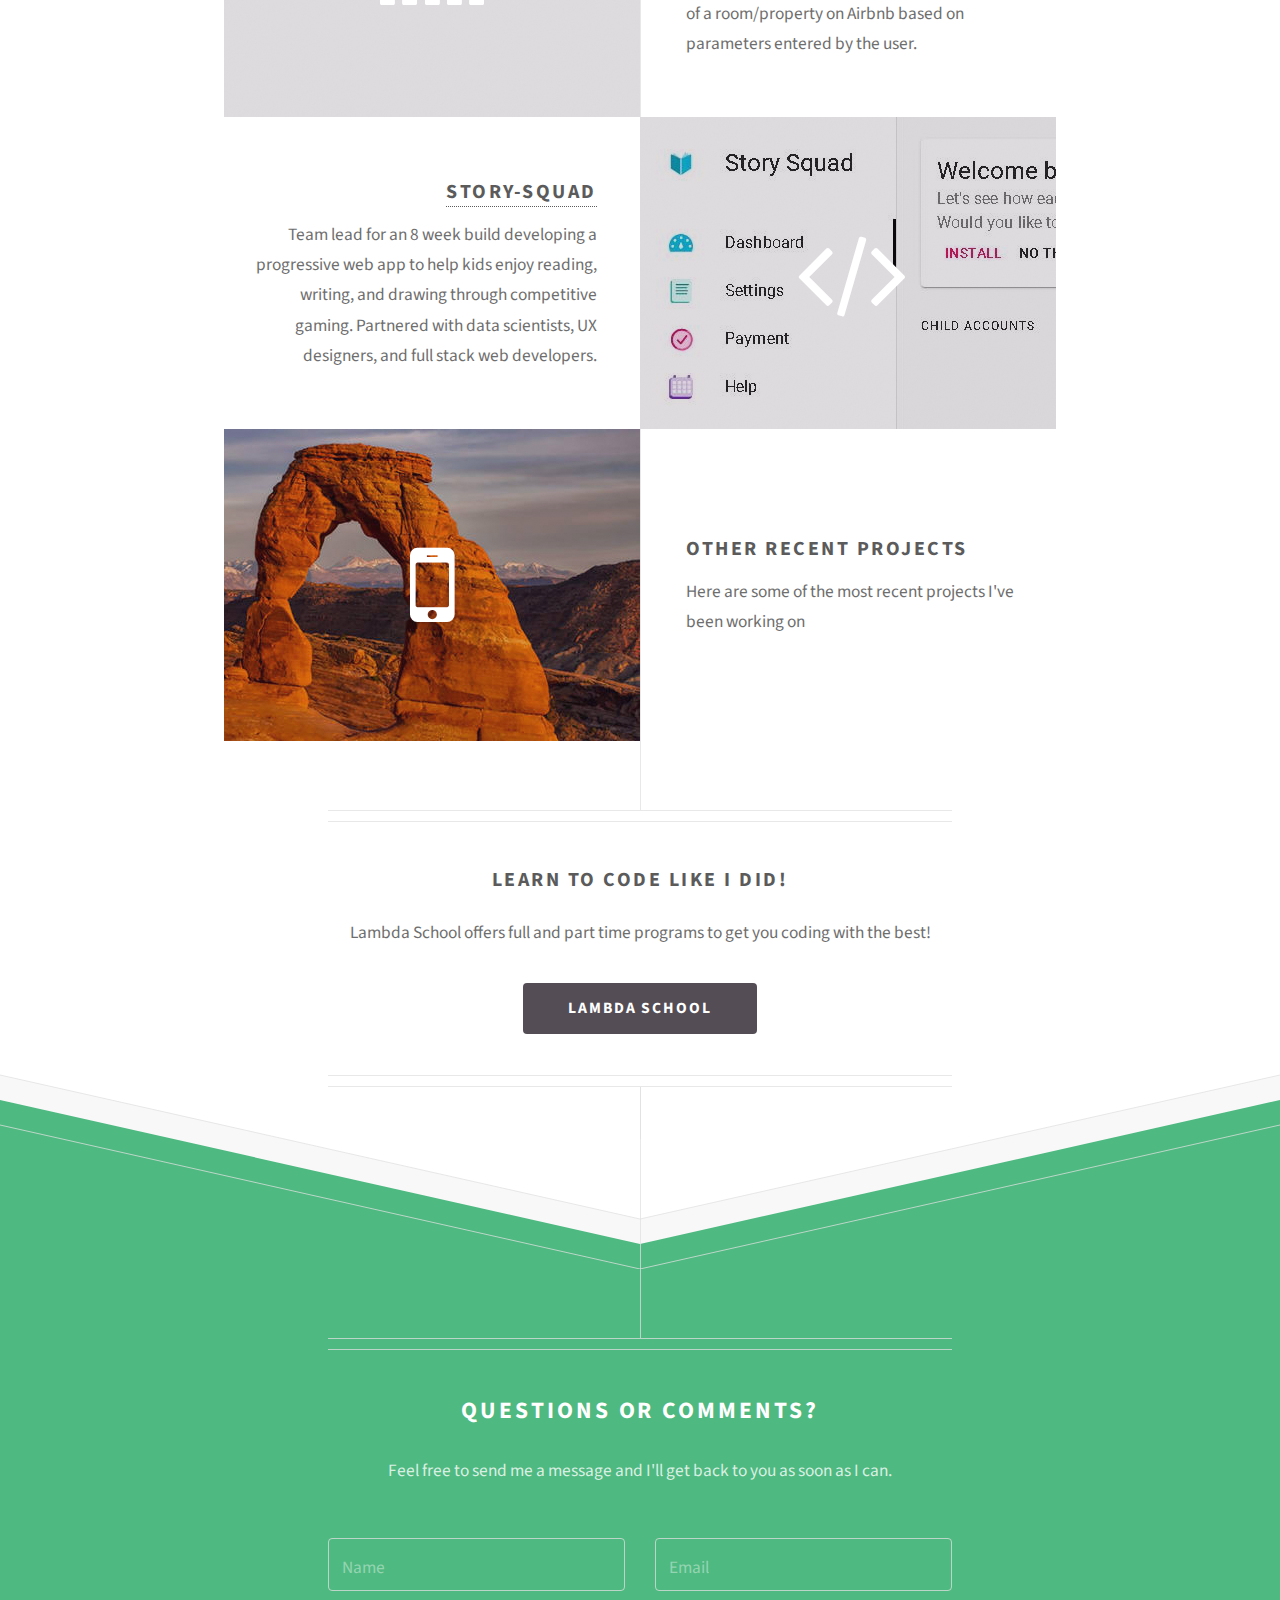
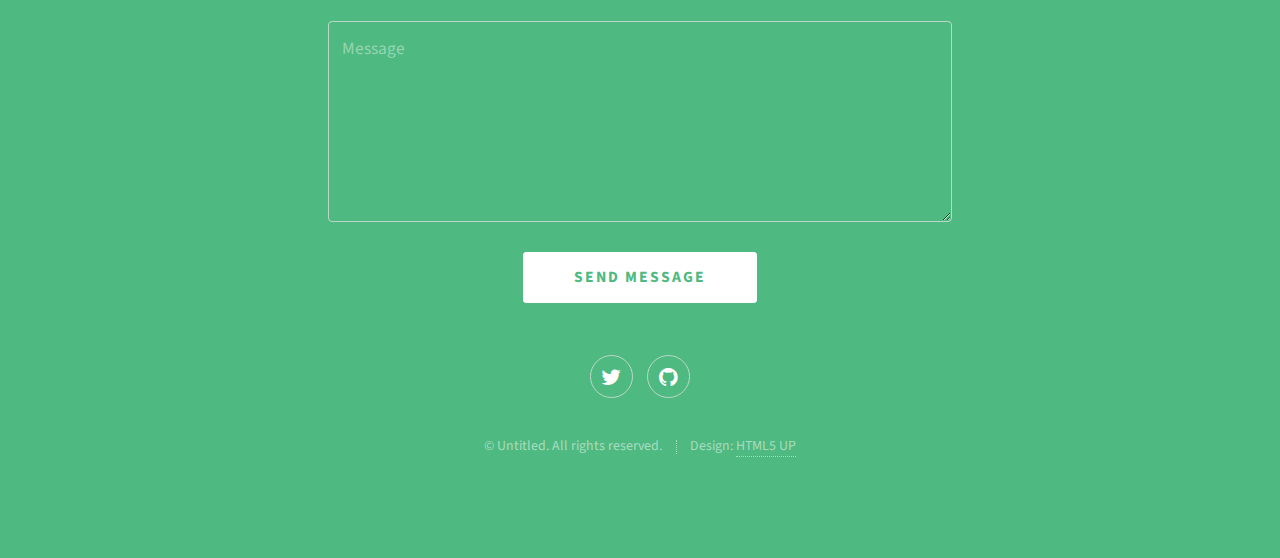
==== commit ff4713a2: "Changing project #2 to more recent project" ====
--- a/index.html
+++ b/index.html
@@ -33,10 +33,10 @@
 					-->
 				</header>
 
-				<div>
+				<div class="major container medium">
 					<p>Full-Stack Web Developer passionate about learning and honing technical skills or languages. 9+ years of leadership and customer engagement experience through employment with companies like eBay. Strives to do the best job possible on projects or tasks, with no hesitation to ask for help if needed. Self-motivated and hard worker who thrives in collaborative team environments.</p>
 
-					<p>I am currently living in Utah and I thoroughly enjoy taking advantage of the best snow on earth as I'm passionate about snowboarding and hiking. My other interests include disc golf, ultimate frisbee, longboarding, and mixed martial arts. I love spending time in nature with my 2 dogs and Fiance.</p>
+					<p>I am currently living in Utah and I thoroughly enjoy taking advantage of the best snow on earth as I'm passionate about snowboarding and hiking. My other interests include disc golf, ultimate frisbee, longboarding, and mixed martial arts. I love spending time in nature with my 2 dogs and fiancée.</p>
 				</div>
 
 				<header class="major container medium">
@@ -58,12 +58,12 @@
 						</div>
 					</section>
 					<section class="feature right">
-						<a href="http://letsmovehomie.com/" class="image icon fa-code"><img src="images/letsmove_screenshot_smaller.jpg" alt="" /></a> 
+						<a href="http://letsmovehomie.com/" class="image icon fa-code"><img src="images/storySquadjpeg.JPG" alt="" /></a> 
 						<div class="content"> 
 							<h3>
-								<a href="http://letsmovehomie.com/">Let's Move</a>
+								<a href="http://letsmovehomie.com/">Story-Squad</a>
 							</h3>
-							<p>Experience working on a Full Stack team on an 8 week build developing an app that gives users information about locations they want or need to move to. Worked on QA for Front End and iOS.</p>
+							<p>Team lead for an 8 week build developing a progressive web app to help kids enjoy reading, writing, and drawing through competitive gaming. Partnered with data scientists, UX designers, and full stack web developers.</p>
 						</div>
 					</section>
 					<section class="feature left">
